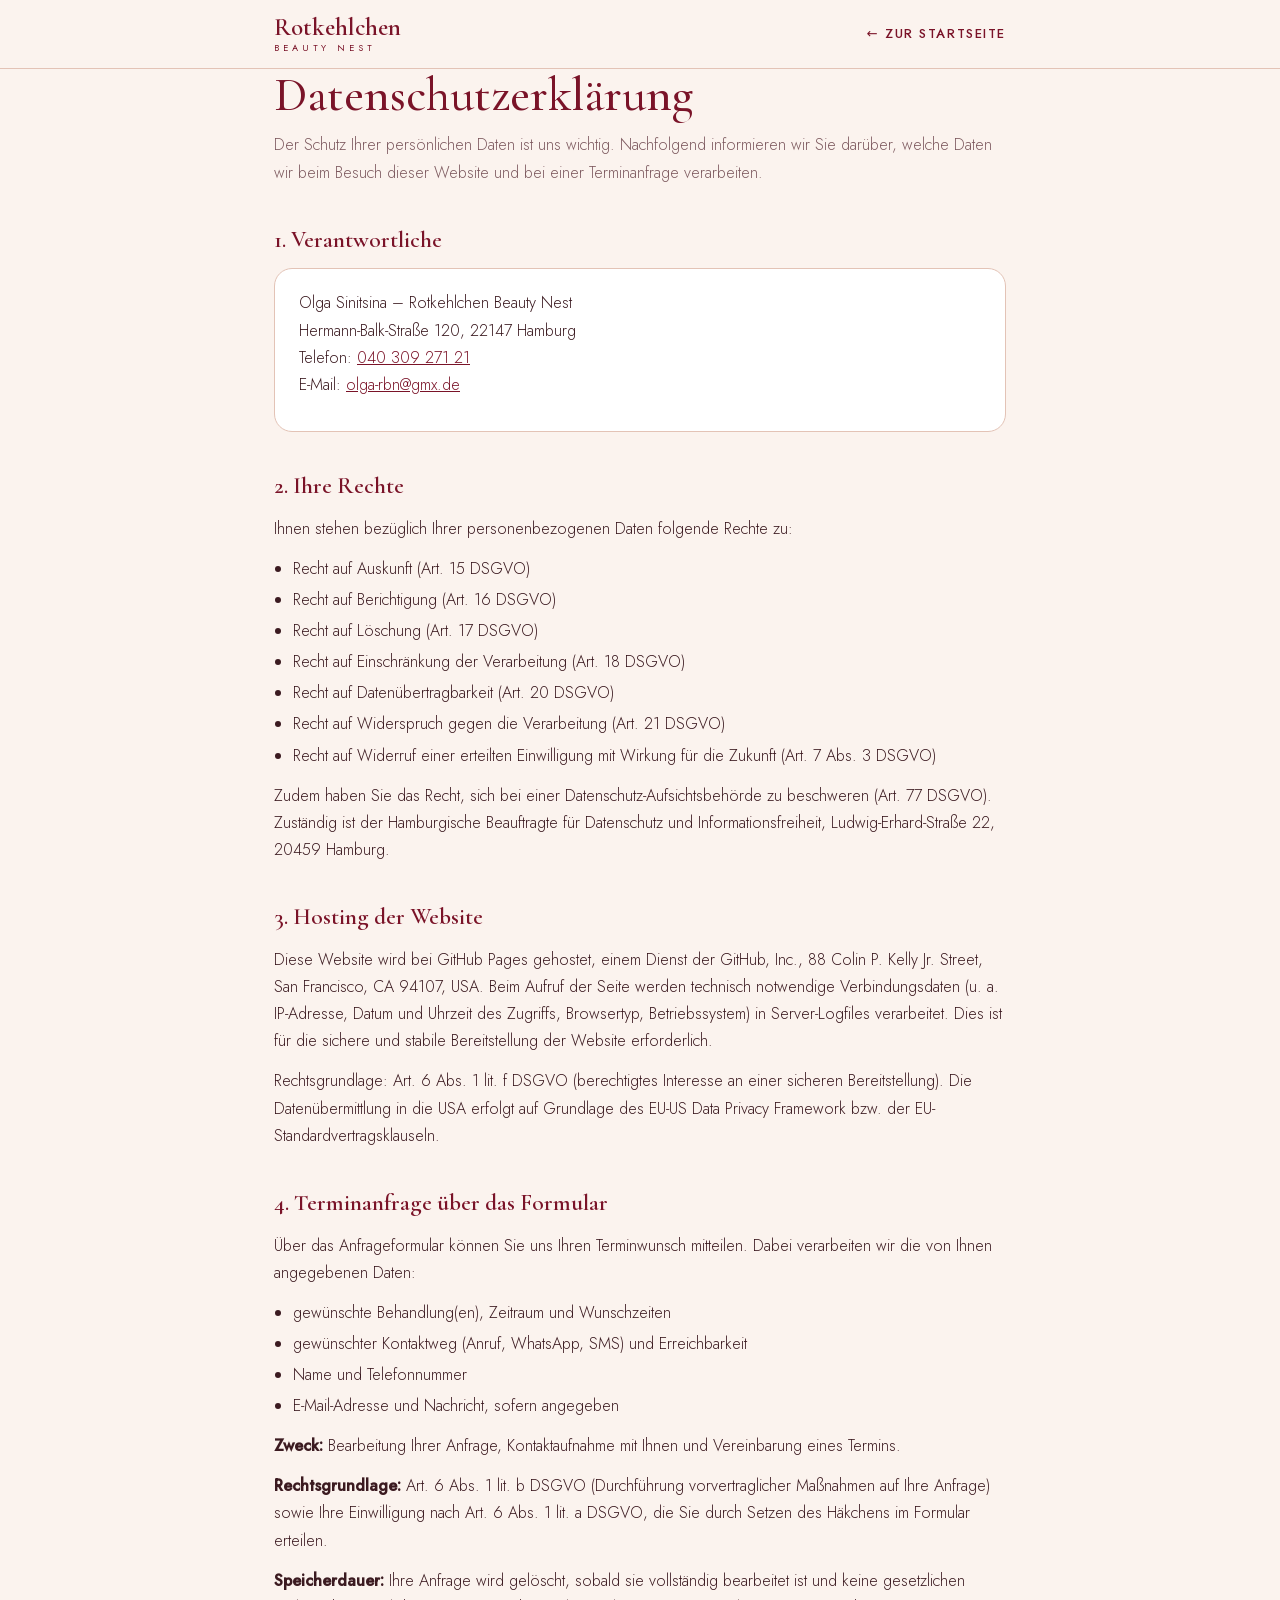
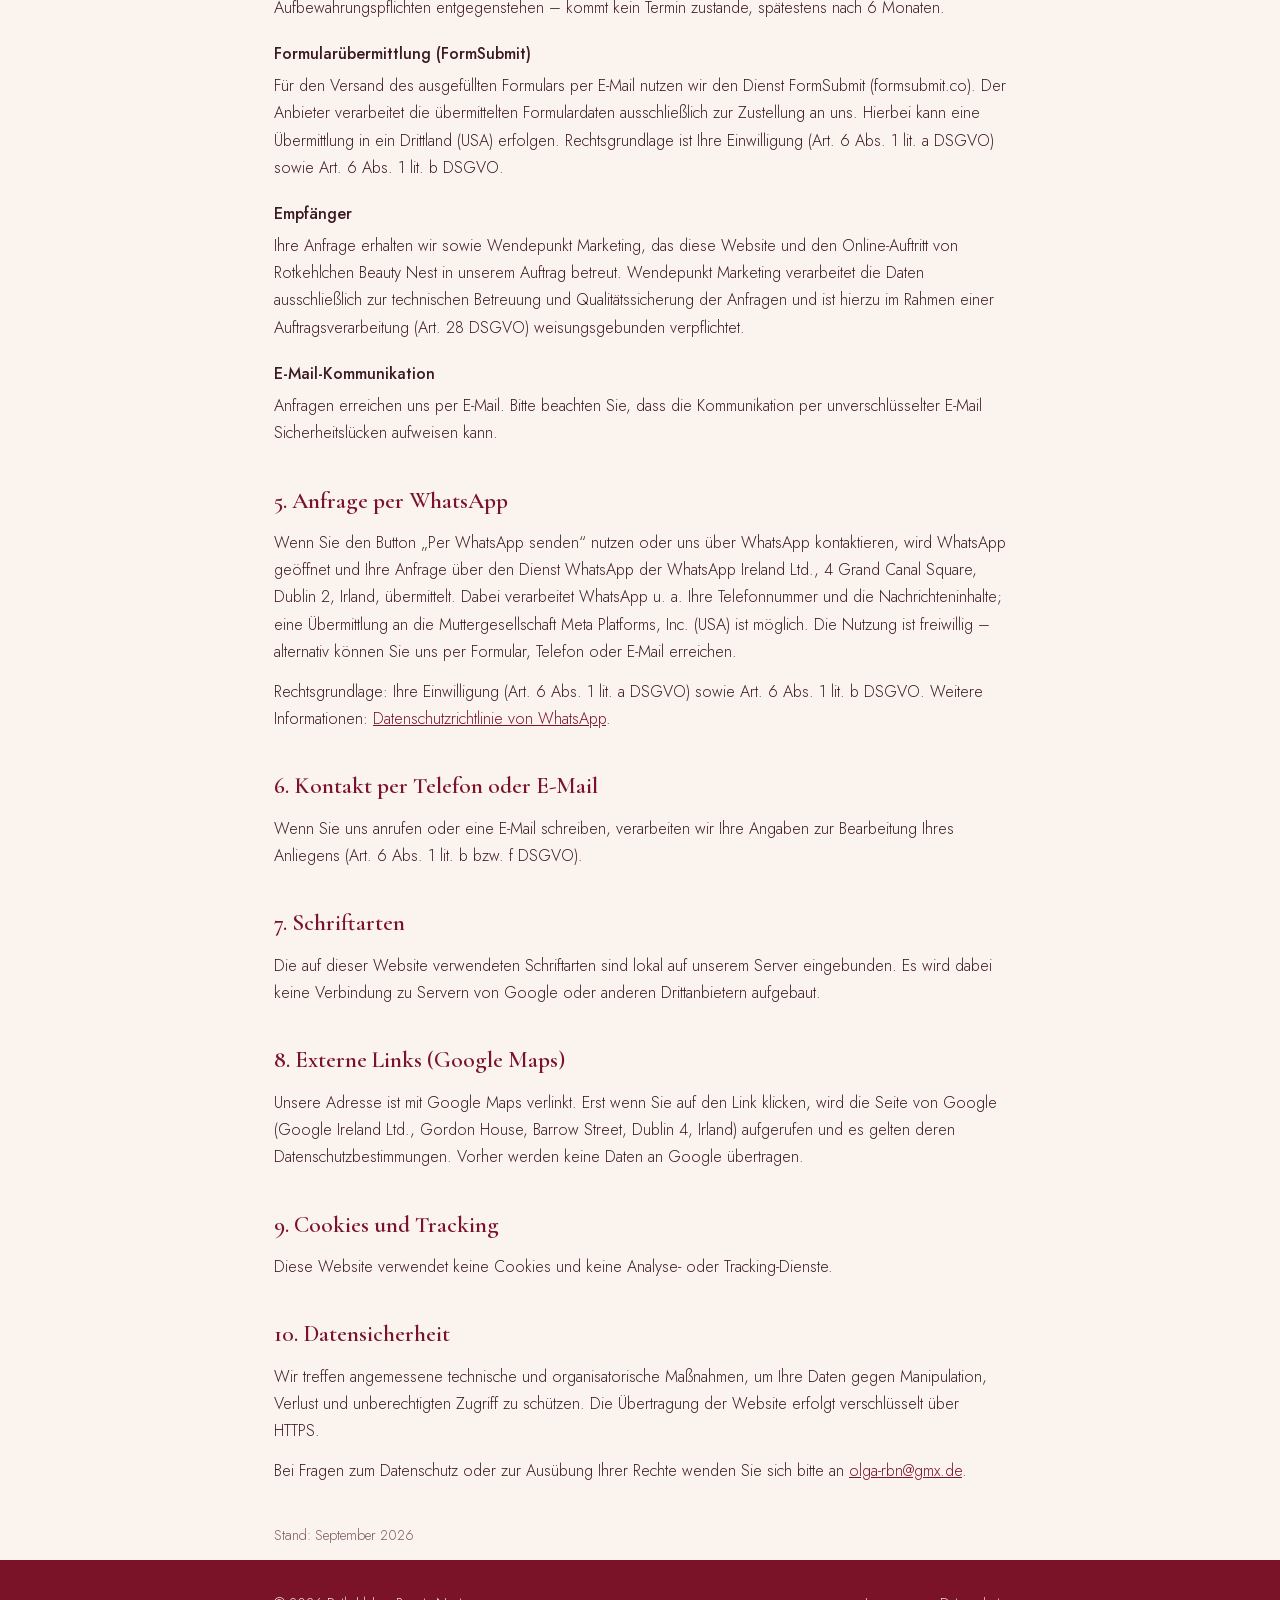
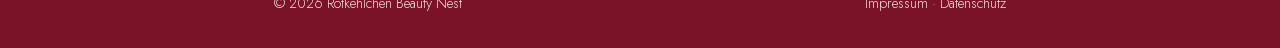
==== datenschutz.html @ 15c8c8d9 "Add files via upload" ====
<!DOCTYPE html>
<html lang="de">
<head>
<meta charset="UTF-8">
<meta name="viewport" content="width=device-width, initial-scale=1">
<title>Datenschutz – Rotkehlchen Beauty Nest</title>
<meta name="robots" content="noindex">
<link rel="stylesheet" href="assets/fonts/fonts.css">
<link rel="stylesheet" href="assets/legal.css">
<link rel="icon" type="image/png" sizes="32x32" href="assets/favicon-32.png">
<link rel="apple-touch-icon" href="assets/apple-touch-icon.png">
</head>
<body>
<header>
  <div class="wrap">
    <a href="index.html" class="brand">Rotkehlchen<small>BEAUTY NEST</small></a>
    <a href="index.html" class="back">← Zur Startseite</a>
  </div>
</header>

<main class="wrap">
  <h1>Datenschutzerklärung</h1>
  <p class="lead">Der Schutz Ihrer persönlichen Daten ist uns wichtig. Nachfolgend informieren wir Sie darüber, welche Daten wir beim Besuch dieser Website und bei einer Terminanfrage verarbeiten.</p>

  <h2>1. Verantwortliche</h2>
  <div class="card">
    <p>Olga Sinitsina – Rotkehlchen Beauty Nest<br>
    Hermann-Balk-Straße 120, 22147 Hamburg<br>
    Telefon: <a href="tel:+494030927121">040 309 271 21</a><br>
    E-Mail: <a href="mailto:olga-rbn@gmx.de">olga-rbn@gmx.de</a></p>
  </div>

  <h2>2. Ihre Rechte</h2>
  <p>Ihnen stehen bezüglich Ihrer personenbezogenen Daten folgende Rechte zu:</p>
  <ul>
    <li>Recht auf Auskunft (Art. 15 DSGVO)</li>
    <li>Recht auf Berichtigung (Art. 16 DSGVO)</li>
    <li>Recht auf Löschung (Art. 17 DSGVO)</li>
    <li>Recht auf Einschränkung der Verarbeitung (Art. 18 DSGVO)</li>
    <li>Recht auf Datenübertragbarkeit (Art. 20 DSGVO)</li>
    <li>Recht auf Widerspruch gegen die Verarbeitung (Art. 21 DSGVO)</li>
    <li>Recht auf Widerruf einer erteilten Einwilligung mit Wirkung für die Zukunft (Art. 7 Abs. 3 DSGVO)</li>
  </ul>
  <p>Zudem haben Sie das Recht, sich bei einer Datenschutz-Aufsichtsbehörde zu beschweren (Art. 77 DSGVO). Zuständig ist der Hamburgische Beauftragte für Datenschutz und Informationsfreiheit, Ludwig-Erhard-Straße 22, 20459 Hamburg.</p>

  <h2>3. Hosting der Website</h2>
  <p>Diese Website wird bei GitHub Pages gehostet, einem Dienst der GitHub, Inc., 88 Colin P. Kelly Jr. Street, San Francisco, CA 94107, USA. Beim Aufruf der Seite werden technisch notwendige Verbindungsdaten (u. a. IP-Adresse, Datum und Uhrzeit des Zugriffs, Browsertyp, Betriebssystem) in Server-Logfiles verarbeitet. Dies ist für die sichere und stabile Bereitstellung der Website erforderlich.</p>
  <p>Rechtsgrundlage: Art. 6 Abs. 1 lit. f DSGVO (berechtigtes Interesse an einer sicheren Bereitstellung). Die Datenübermittlung in die USA erfolgt auf Grundlage des EU-US Data Privacy Framework bzw. der EU-Standardvertragsklauseln.</p>

  <h2>4. Terminanfrage über das Formular</h2>
  <p>Über das Anfrageformular können Sie uns Ihren Terminwunsch mitteilen. Dabei verarbeiten wir die von Ihnen angegebenen Daten:</p>
  <ul>
    <li>gewünschte Behandlung(en), Zeitraum und Wunschzeiten</li>
    <li>gewünschter Kontaktweg (Anruf, WhatsApp, SMS) und Erreichbarkeit</li>
    <li>Name und Telefonnummer</li>
    <li>E-Mail-Adresse und Nachricht, sofern angegeben</li>
  </ul>
  <p><strong>Zweck:</strong> Bearbeitung Ihrer Anfrage, Kontaktaufnahme mit Ihnen und Vereinbarung eines Termins.</p>
  <p><strong>Rechtsgrundlage:</strong> Art. 6 Abs. 1 lit. b DSGVO (Durchführung vorvertraglicher Maßnahmen auf Ihre Anfrage) sowie Ihre Einwilligung nach Art. 6 Abs. 1 lit. a DSGVO, die Sie durch Setzen des Häkchens im Formular erteilen.</p>
  <p><strong>Speicherdauer:</strong> Ihre Anfrage wird gelöscht, sobald sie vollständig bearbeitet ist und keine gesetzlichen Aufbewahrungspflichten entgegenstehen – kommt kein Termin zustande, spätestens nach 6 Monaten.</p>

  <h3>Formularübermittlung (FormSubmit)</h3>
  <p>Für den Versand des ausgefüllten Formulars per E-Mail nutzen wir den Dienst FormSubmit (formsubmit.co). Der Anbieter verarbeitet die übermittelten Formulardaten ausschließlich zur Zustellung an uns. Hierbei kann eine Übermittlung in ein Drittland (USA) erfolgen. Rechtsgrundlage ist Ihre Einwilligung (Art. 6 Abs. 1 lit. a DSGVO) sowie Art. 6 Abs. 1 lit. b DSGVO.</p>

  <h3>Empfänger</h3>
  <p>Ihre Anfrage erhalten wir sowie Wendepunkt Marketing, das diese Website und den Online-Auftritt von Rotkehlchen Beauty Nest in unserem Auftrag betreut. Wendepunkt Marketing verarbeitet die Daten ausschließlich zur technischen Betreuung und Qualitätssicherung der Anfragen und ist hierzu im Rahmen einer Auftragsverarbeitung (Art. 28 DSGVO) weisungsgebunden verpflichtet.</p>

  <h3>E-Mail-Kommunikation</h3>
  <p>Anfragen erreichen uns per E-Mail. Bitte beachten Sie, dass die Kommunikation per unverschlüsselter E-Mail Sicherheitslücken aufweisen kann.</p>

  <h2>5. Anfrage per WhatsApp</h2>
  <p>Wenn Sie den Button „Per WhatsApp senden“ nutzen oder uns über WhatsApp kontaktieren, wird WhatsApp geöffnet und Ihre Anfrage über den Dienst WhatsApp der WhatsApp Ireland Ltd., 4 Grand Canal Square, Dublin 2, Irland, übermittelt. Dabei verarbeitet WhatsApp u. a. Ihre Telefonnummer und die Nachrichteninhalte; eine Übermittlung an die Muttergesellschaft Meta Platforms, Inc. (USA) ist möglich. Die Nutzung ist freiwillig – alternativ können Sie uns per Formular, Telefon oder E-Mail erreichen.</p>
  <p>Rechtsgrundlage: Ihre Einwilligung (Art. 6 Abs. 1 lit. a DSGVO) sowie Art. 6 Abs. 1 lit. b DSGVO. Weitere Informationen: <a href="https://www.whatsapp.com/legal/privacy-policy-eea" target="_blank" rel="noopener">Datenschutzrichtlinie von WhatsApp</a>.</p>

  <h2>6. Kontakt per Telefon oder E-Mail</h2>
  <p>Wenn Sie uns anrufen oder eine E-Mail schreiben, verarbeiten wir Ihre Angaben zur Bearbeitung Ihres Anliegens (Art. 6 Abs. 1 lit. b bzw. f DSGVO).</p>

  <h2>7. Schriftarten</h2>
  <p>Die auf dieser Website verwendeten Schriftarten sind lokal auf unserem Server eingebunden. Es wird dabei keine Verbindung zu Servern von Google oder anderen Drittanbietern aufgebaut.</p>

  <h2>8. Externe Links (Google Maps)</h2>
  <p>Unsere Adresse ist mit Google Maps verlinkt. Erst wenn Sie auf den Link klicken, wird die Seite von Google (Google Ireland Ltd., Gordon House, Barrow Street, Dublin 4, Irland) aufgerufen und es gelten deren Datenschutzbestimmungen. Vorher werden keine Daten an Google übertragen.</p>

  <h2>9. Cookies und Tracking</h2>
  <p>Diese Website verwendet keine Cookies und keine Analyse- oder Tracking-Dienste.</p>

  <h2>10. Datensicherheit</h2>
  <p>Wir treffen angemessene technische und organisatorische Maßnahmen, um Ihre Daten gegen Manipulation, Verlust und unberechtigten Zugriff zu schützen. Die Übertragung der Website erfolgt verschlüsselt über HTTPS.</p>
  <p>Bei Fragen zum Datenschutz oder zur Ausübung Ihrer Rechte wenden Sie sich bitte an <a href="mailto:olga-rbn@gmx.de">olga-rbn@gmx.de</a>.</p>

  <p class="stand">Stand: September 2026</p>
</main>

<footer>
  <div class="wrap">
    <span>© 2026 Rotkehlchen Beauty Nest</span>
    <span><a href="impressum.html">Impressum</a> · <a href="datenschutz.html">Datenschutz</a></span>
  </div>
</footer>
</body>
</html>
---- assets/fonts/fonts.css ----
/* Lokal eingebundene Schriften (keine Verbindung zu Google) */
@font-face{font-family:'Cormorant Garamond';font-style:italic;font-weight:500;font-display:swap;src:url('CormorantGaramond-500i-latin-ext.woff2') format('woff2');unicode-range:U+0100-02BA, U+02BD-02C5, U+02C7-02CC, U+02CE-02D7, U+02DD-02FF, U+0304, U+0308, U+0329, U+1D00-1DBF, U+1E00-1E9F, U+1EF2-1EFF, U+2020, U+20A0-20AB, U+20AD-20C0, U+2113, U+2C60-2C7F, U+A720-A7FF}
@font-face{font-family:'Cormorant Garamond';font-style:italic;font-weight:500;font-display:swap;src:url('CormorantGaramond-500i-latin.woff2') format('woff2');unicode-range:U+0000-00FF, U+0131, U+0152-0153, U+02BB-02BC, U+02C6, U+02DA, U+02DC, U+0304, U+0308, U+0329, U+2000-206F, U+20AC, U+2122, U+2191, U+2193, U+2212, U+2215, U+FEFF, U+FFFD}
@font-face{font-family:'Cormorant Garamond';font-style:normal;font-weight:500;font-display:swap;src:url('CormorantGaramond-500-latin-ext.woff2') format('woff2');unicode-range:U+0100-02BA, U+02BD-02C5, U+02C7-02CC, U+02CE-02D7, U+02DD-02FF, U+0304, U+0308, U+0329, U+1D00-1DBF, U+1E00-1E9F, U+1EF2-1EFF, U+2020, U+20A0-20AB, U+20AD-20C0, U+2113, U+2C60-2C7F, U+A720-A7FF}
@font-face{font-family:'Cormorant Garamond';font-style:normal;font-weight:500;font-display:swap;src:url('CormorantGaramond-500-latin.woff2') format('woff2');unicode-range:U+0000-00FF, U+0131, U+0152-0153, U+02BB-02BC, U+02C6, U+02DA, U+02DC, U+0304, U+0308, U+0329, U+2000-206F, U+20AC, U+2122, U+2191, U+2193, U+2212, U+2215, U+FEFF, U+FFFD}
@font-face{font-family:'Cormorant Garamond';font-style:normal;font-weight:600;font-display:swap;src:url('CormorantGaramond-600-latin-ext.woff2') format('woff2');unicode-range:U+0100-02BA, U+02BD-02C5, U+02C7-02CC, U+02CE-02D7, U+02DD-02FF, U+0304, U+0308, U+0329, U+1D00-1DBF, U+1E00-1E9F, U+1EF2-1EFF, U+2020, U+20A0-20AB, U+20AD-20C0, U+2113, U+2C60-2C7F, U+A720-A7FF}
@font-face{font-family:'Cormorant Garamond';font-style:normal;font-weight:600;font-display:swap;src:url('CormorantGaramond-600-latin.woff2') format('woff2');unicode-range:U+0000-00FF, U+0131, U+0152-0153, U+02BB-02BC, U+02C6, U+02DA, U+02DC, U+0304, U+0308, U+0329, U+2000-206F, U+20AC, U+2122, U+2191, U+2193, U+2212, U+2215, U+FEFF, U+FFFD}
@font-face{font-family:'Jost';font-style:normal;font-weight:300;font-display:swap;src:url('Jost-300-latin-ext.woff2') format('woff2');unicode-range:U+0100-02BA, U+02BD-02C5, U+02C7-02CC, U+02CE-02D7, U+02DD-02FF, U+0304, U+0308, U+0329, U+1D00-1DBF, U+1E00-1E9F, U+1EF2-1EFF, U+2020, U+20A0-20AB, U+20AD-20C0, U+2113, U+2C60-2C7F, U+A720-A7FF}
@font-face{font-family:'Jost';font-style:normal;font-weight:300;font-display:swap;src:url('Jost-300-latin.woff2') format('woff2');unicode-range:U+0000-00FF, U+0131, U+0152-0153, U+02BB-02BC, U+02C6, U+02DA, U+02DC, U+0304, U+0308, U+0329, U+2000-206F, U+20AC, U+2122, U+2191, U+2193, U+2212, U+2215, U+FEFF, U+FFFD}
@font-face{font-family:'Jost';font-style:normal;font-weight:400;font-display:swap;src:url('Jost-400-latin-ext.woff2') format('woff2');unicode-range:U+0100-02BA, U+02BD-02C5, U+02C7-02CC, U+02CE-02D7, U+02DD-02FF, U+0304, U+0308, U+0329, U+1D00-1DBF, U+1E00-1E9F, U+1EF2-1EFF, U+2020, U+20A0-20AB, U+20AD-20C0, U+2113, U+2C60-2C7F, U+A720-A7FF}
@font-face{font-family:'Jost';font-style:normal;font-weight:400;font-display:swap;src:url('Jost-400-latin.woff2') format('woff2');unicode-range:U+0000-00FF, U+0131, U+0152-0153, U+02BB-02BC, U+02C6, U+02DA, U+02DC, U+0304, U+0308, U+0329, U+2000-206F, U+20AC, U+2122, U+2191, U+2193, U+2212, U+2215, U+FEFF, U+FFFD}
@font-face{font-family:'Jost';font-style:normal;font-weight:500;font-display:swap;src:url('Jost-500-latin-ext.woff2') format('woff2');unicode-range:U+0100-02BA, U+02BD-02C5, U+02C7-02CC, U+02CE-02D7, U+02DD-02FF, U+0304, U+0308, U+0329, U+1D00-1DBF, U+1E00-1E9F, U+1EF2-1EFF, U+2020, U+20A0-20AB, U+20AD-20C0, U+2113, U+2C60-2C7F, U+A720-A7FF}
@font-face{font-family:'Jost';font-style:normal;font-weight:500;font-display:swap;src:url('Jost-500-latin.woff2') format('woff2');unicode-range:U+0000-00FF, U+0131, U+0152-0153, U+02BB-02BC, U+02C6, U+02DA, U+02DC, U+0304, U+0308, U+0329, U+2000-206F, U+20AC, U+2122, U+2191, U+2193, U+2212, U+2215, U+FEFF, U+FFFD}
---- assets/legal.css ----
:root{
  --cream:#f6e8de;--cream-2:#fbf3ee;--rose:#d0677a;--wine:#7a1328;--ink:#3b1a20;--muted:#7d5a5f;--line:#e3c3b6;
  --serif:"Cormorant Garamond",Georgia,serif;--sans:"Jost",system-ui,sans-serif;
}
*{box-sizing:border-box;margin:0;padding:0}
body{font-family:var(--sans);font-weight:300;color:var(--ink);background:var(--cream-2);line-height:1.7;-webkit-font-smoothing:antialiased}
a{color:var(--wine)}
header{background:rgba(251,243,238,.92);border-bottom:1px solid var(--line)}
header .wrap{display:flex;align-items:center;justify-content:space-between;height:68px}
.wrap{max-width:780px;margin:0 auto;padding:0 24px}
.brand{font-family:var(--serif);font-size:1.55rem;font-weight:600;color:var(--wine);text-decoration:none;line-height:1}
.brand small{display:block;font-family:var(--sans);font-size:.58rem;letter-spacing:.42em;font-weight:400;margin-top:3px}
.back{font-size:.82rem;letter-spacing:.12em;text-transform:uppercase;text-decoration:none;font-weight:500}
main{padding:64px 0 80px}
h1{font-family:var(--serif);font-weight:500;color:var(--wine);font-size:clamp(2.2rem,5vw,3rem);line-height:1.1;margin-bottom:.6rem}
.lead{color:var(--muted);margin-bottom:2.2rem}
h2{font-family:var(--serif);font-weight:600;color:var(--wine);font-size:1.45rem;margin:2.2rem 0 .5rem}
h3{font-size:1rem;font-weight:500;margin:1.2rem 0 .3rem}
p,ul{margin-bottom:.8rem}
ul{padding-left:1.2rem}
li{margin-bottom:.25rem}
.card{background:#fff;border:1px solid var(--line);border-radius:18px;padding:20px 24px;margin-bottom:.8rem}
.stand{margin-top:2.4rem;font-size:.9rem;color:var(--muted)}
footer{background:var(--wine);color:#f6dcd6;padding:32px 0;font-size:.88rem}
footer .wrap{display:flex;justify-content:space-between;flex-wrap:wrap;gap:1rem}
footer a{color:#f6dcd6;text-decoration:none}
footer a:hover{color:#fff}
@media (max-width:520px){.wrap{padding:0 16px}main{padding:44px 0 60px}.card{padding:16px 18px}}
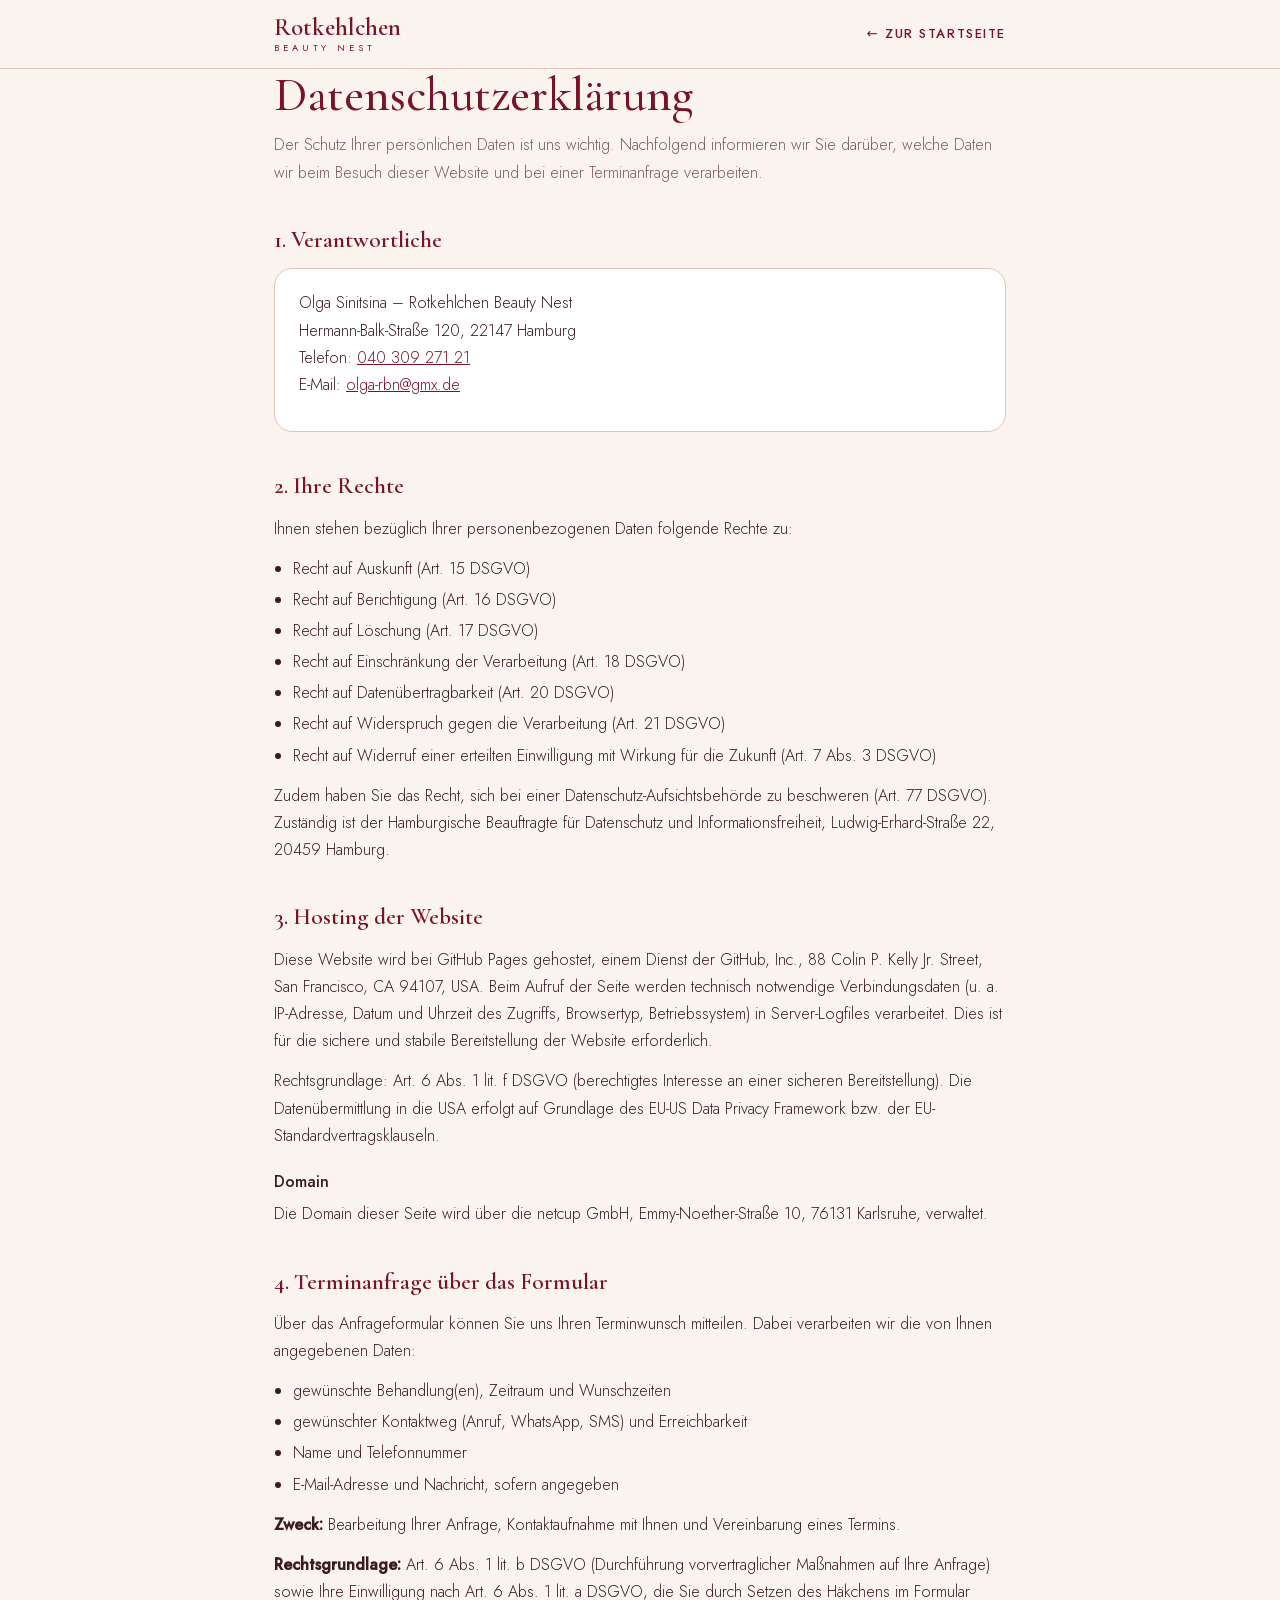
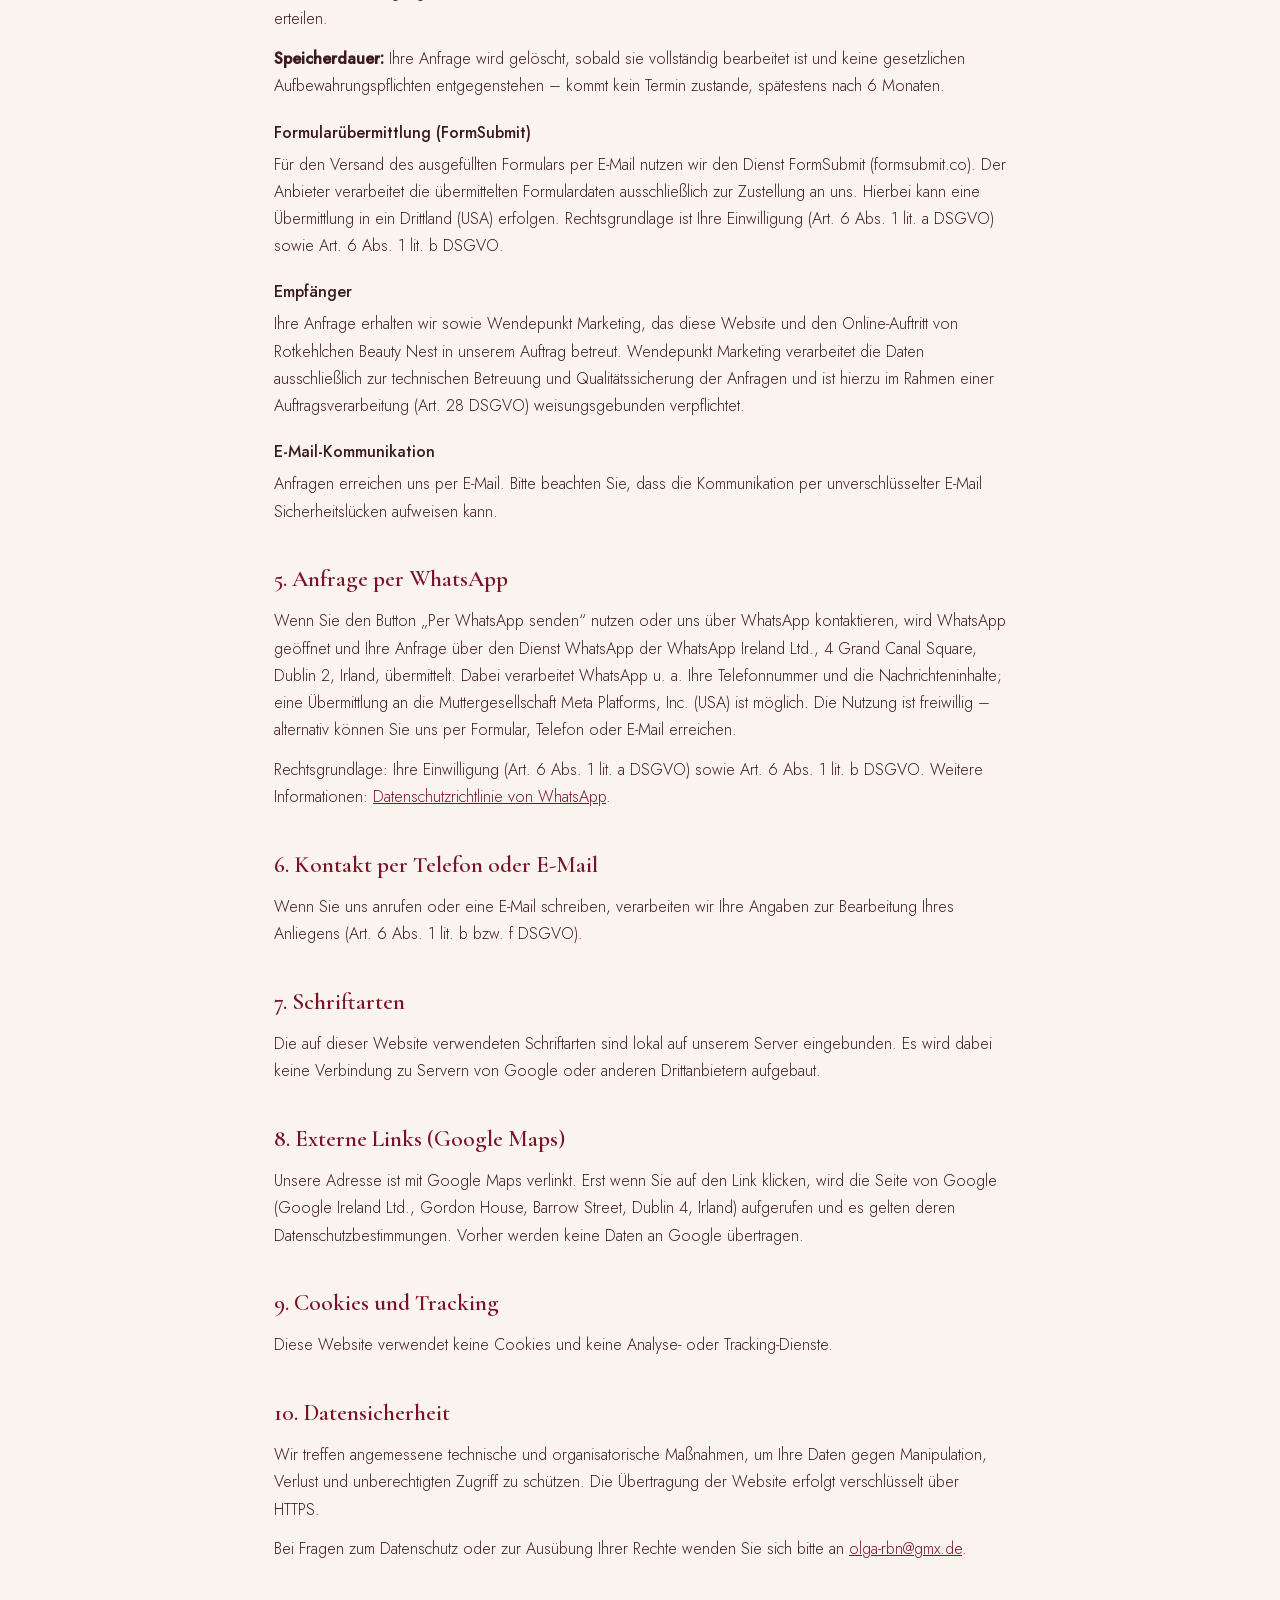
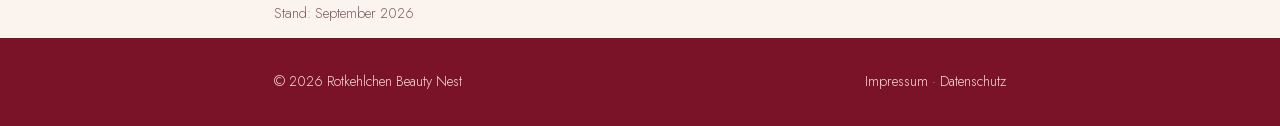
==== commit 67987dca: "Add files via upload" ====
--- a/datenschutz.html
+++ b/datenschutz.html
@@ -46,6 +46,9 @@
   <h2>3. Hosting der Website</h2>
   <p>Diese Website wird bei GitHub Pages gehostet, einem Dienst der GitHub, Inc., 88 Colin P. Kelly Jr. Street, San Francisco, CA 94107, USA. Beim Aufruf der Seite werden technisch notwendige Verbindungsdaten (u. a. IP-Adresse, Datum und Uhrzeit des Zugriffs, Browsertyp, Betriebssystem) in Server-Logfiles verarbeitet. Dies ist für die sichere und stabile Bereitstellung der Website erforderlich.</p>
   <p>Rechtsgrundlage: Art. 6 Abs. 1 lit. f DSGVO (berechtigtes Interesse an einer sicheren Bereitstellung). Die Datenübermittlung in die USA erfolgt auf Grundlage des EU-US Data Privacy Framework bzw. der EU-Standardvertragsklauseln.</p>
+
+  <h3>Domain</h3>
+  <p>Die Domain dieser Seite wird über die netcup GmbH, Emmy-Noether-Straße 10, 76131 Karlsruhe, verwaltet.</p>
 
   <h2>4. Terminanfrage über das Formular</h2>
   <p>Über das Anfrageformular können Sie uns Ihren Terminwunsch mitteilen. Dabei verarbeiten wir die von Ihnen angegebenen Daten:</p>
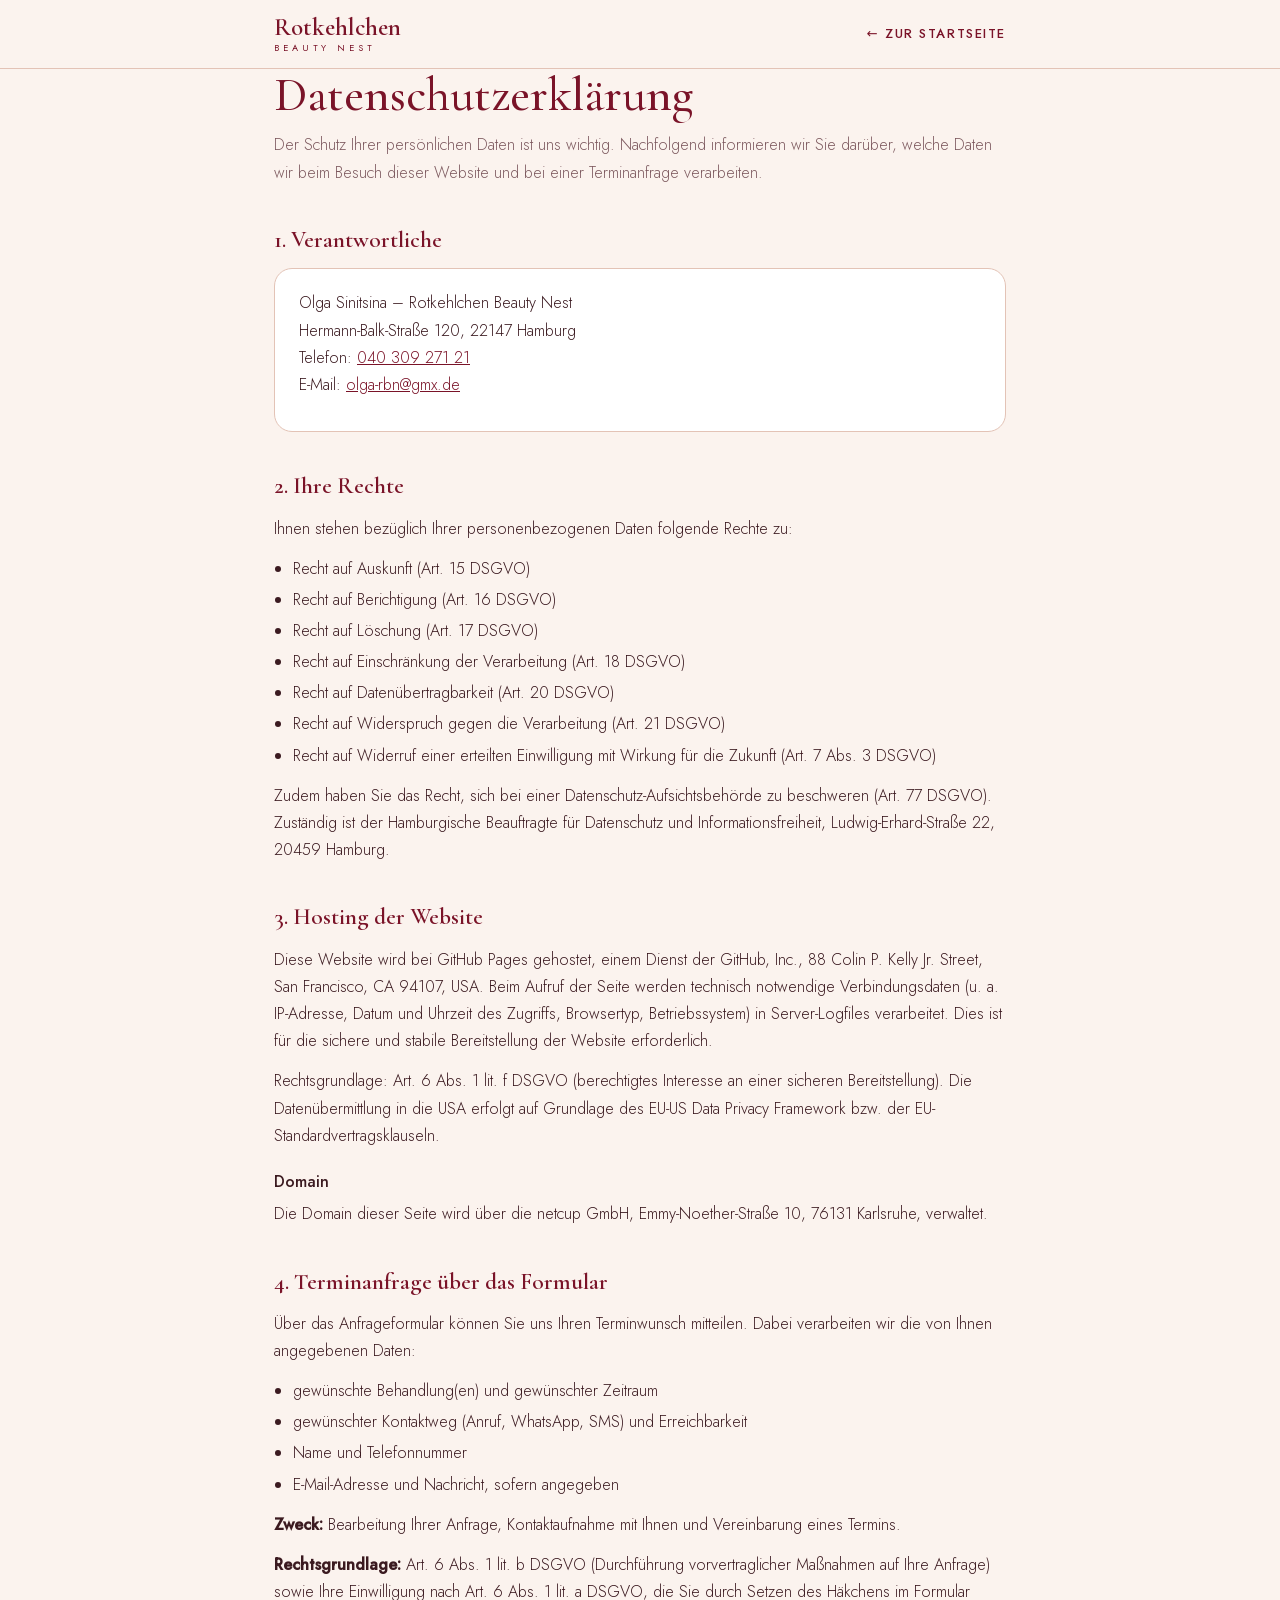
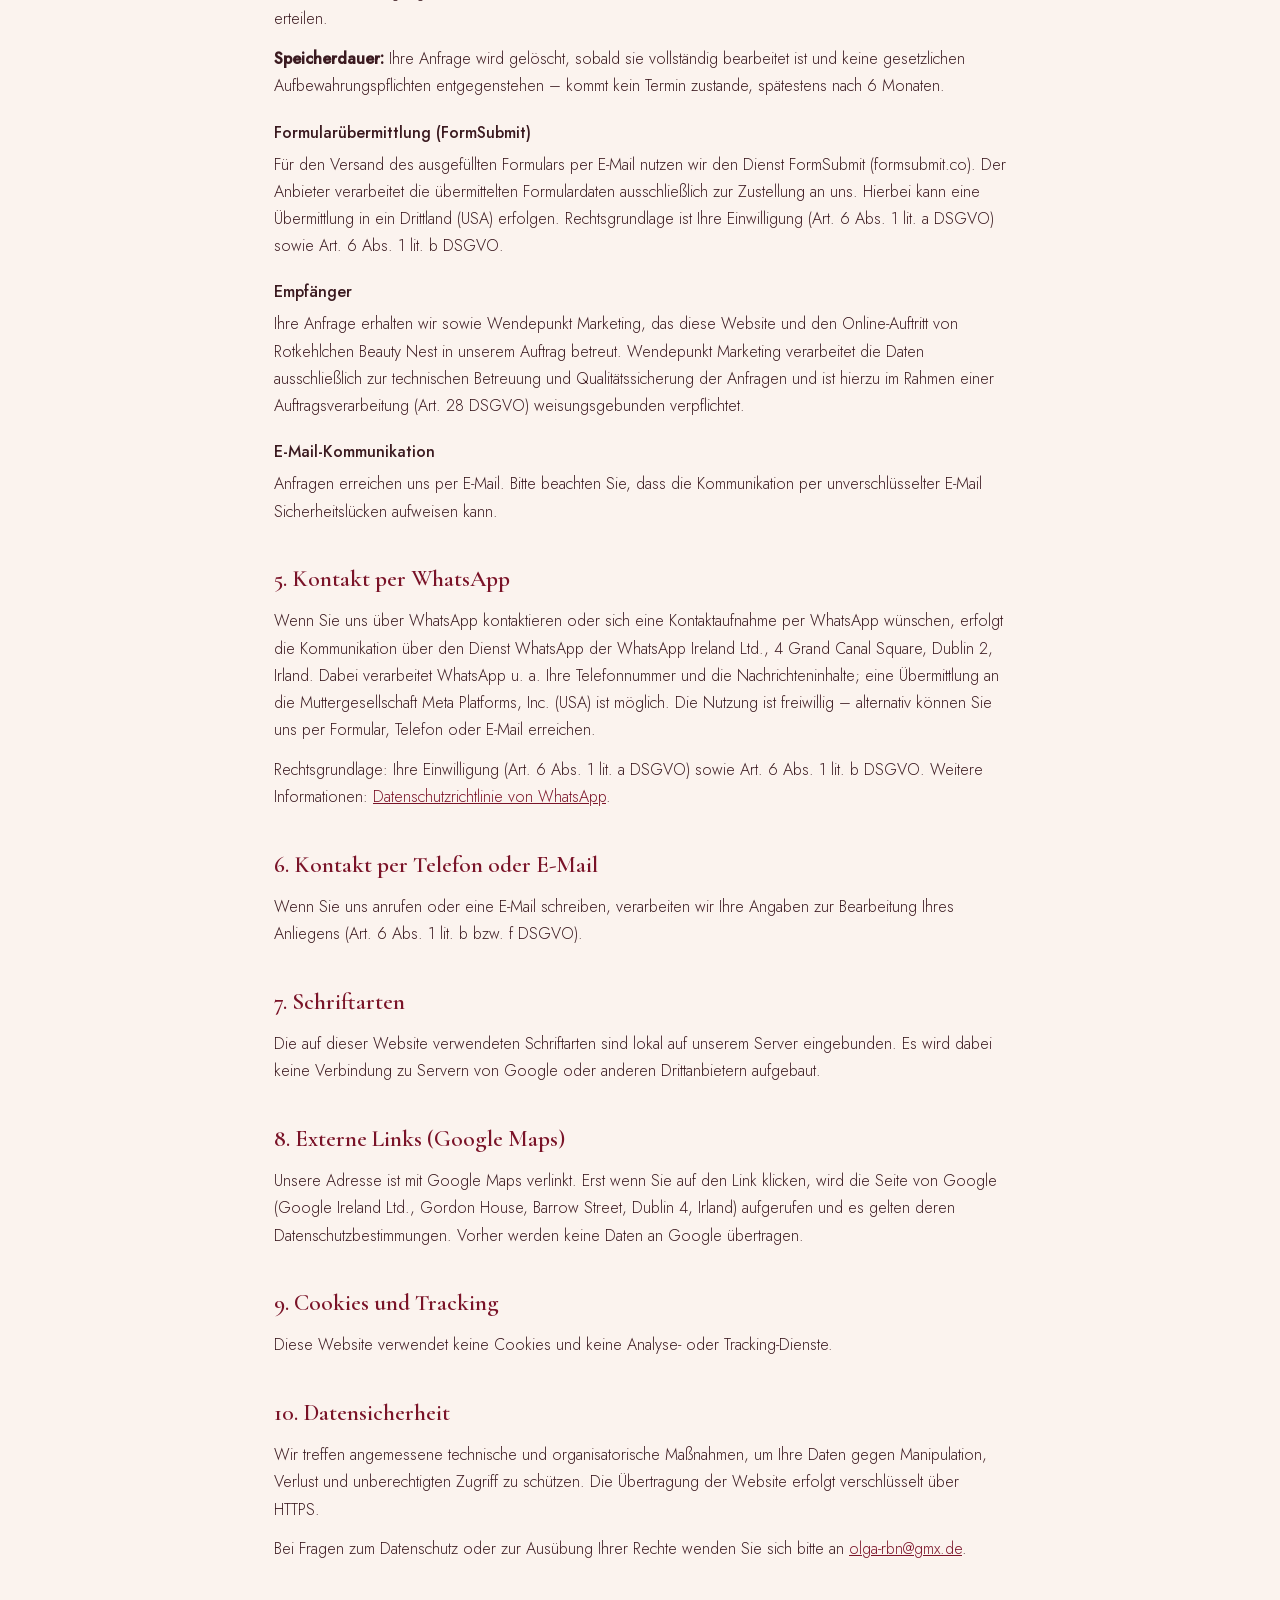
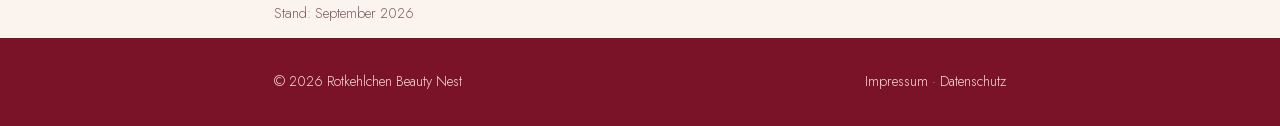
==== commit b525d700: "Add files via upload" ====
--- a/datenschutz.html
+++ b/datenschutz.html
@@ -53,7 +53,7 @@
   <h2>4. Terminanfrage über das Formular</h2>
   <p>Über das Anfrageformular können Sie uns Ihren Terminwunsch mitteilen. Dabei verarbeiten wir die von Ihnen angegebenen Daten:</p>
   <ul>
-    <li>gewünschte Behandlung(en), Zeitraum und Wunschzeiten</li>
+    <li>gewünschte Behandlung(en) und gewünschter Zeitraum</li>
     <li>gewünschter Kontaktweg (Anruf, WhatsApp, SMS) und Erreichbarkeit</li>
     <li>Name und Telefonnummer</li>
     <li>E-Mail-Adresse und Nachricht, sofern angegeben</li>
@@ -71,8 +71,8 @@
   <h3>E-Mail-Kommunikation</h3>
   <p>Anfragen erreichen uns per E-Mail. Bitte beachten Sie, dass die Kommunikation per unverschlüsselter E-Mail Sicherheitslücken aufweisen kann.</p>
 
-  <h2>5. Anfrage per WhatsApp</h2>
-  <p>Wenn Sie den Button „Per WhatsApp senden“ nutzen oder uns über WhatsApp kontaktieren, wird WhatsApp geöffnet und Ihre Anfrage über den Dienst WhatsApp der WhatsApp Ireland Ltd., 4 Grand Canal Square, Dublin 2, Irland, übermittelt. Dabei verarbeitet WhatsApp u. a. Ihre Telefonnummer und die Nachrichteninhalte; eine Übermittlung an die Muttergesellschaft Meta Platforms, Inc. (USA) ist möglich. Die Nutzung ist freiwillig – alternativ können Sie uns per Formular, Telefon oder E-Mail erreichen.</p>
+  <h2>5. Kontakt per WhatsApp</h2>
+  <p>Wenn Sie uns über WhatsApp kontaktieren oder sich eine Kontaktaufnahme per WhatsApp wünschen, erfolgt die Kommunikation über den Dienst WhatsApp der WhatsApp Ireland Ltd., 4 Grand Canal Square, Dublin 2, Irland. Dabei verarbeitet WhatsApp u. a. Ihre Telefonnummer und die Nachrichteninhalte; eine Übermittlung an die Muttergesellschaft Meta Platforms, Inc. (USA) ist möglich. Die Nutzung ist freiwillig – alternativ können Sie uns per Formular, Telefon oder E-Mail erreichen.</p>
   <p>Rechtsgrundlage: Ihre Einwilligung (Art. 6 Abs. 1 lit. a DSGVO) sowie Art. 6 Abs. 1 lit. b DSGVO. Weitere Informationen: <a href="https://www.whatsapp.com/legal/privacy-policy-eea" target="_blank" rel="noopener">Datenschutzrichtlinie von WhatsApp</a>.</p>
 
   <h2>6. Kontakt per Telefon oder E-Mail</h2>
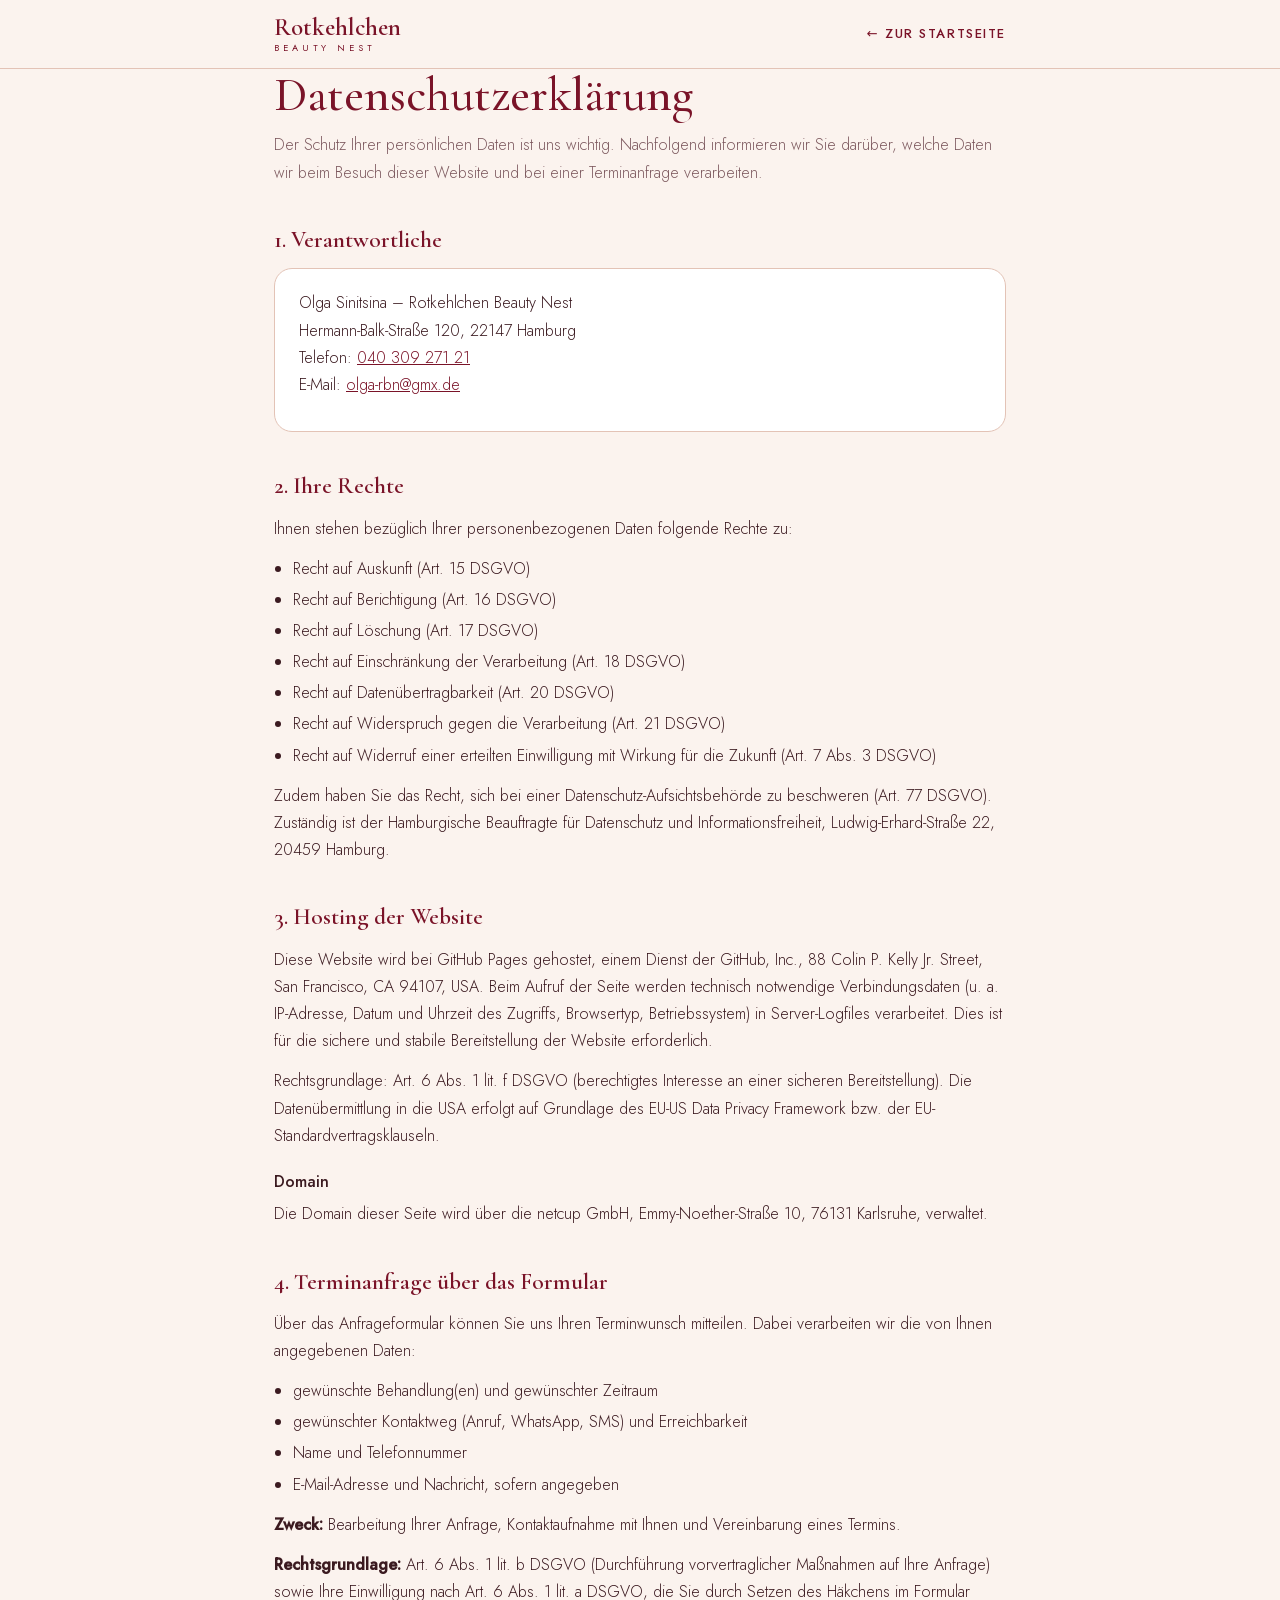
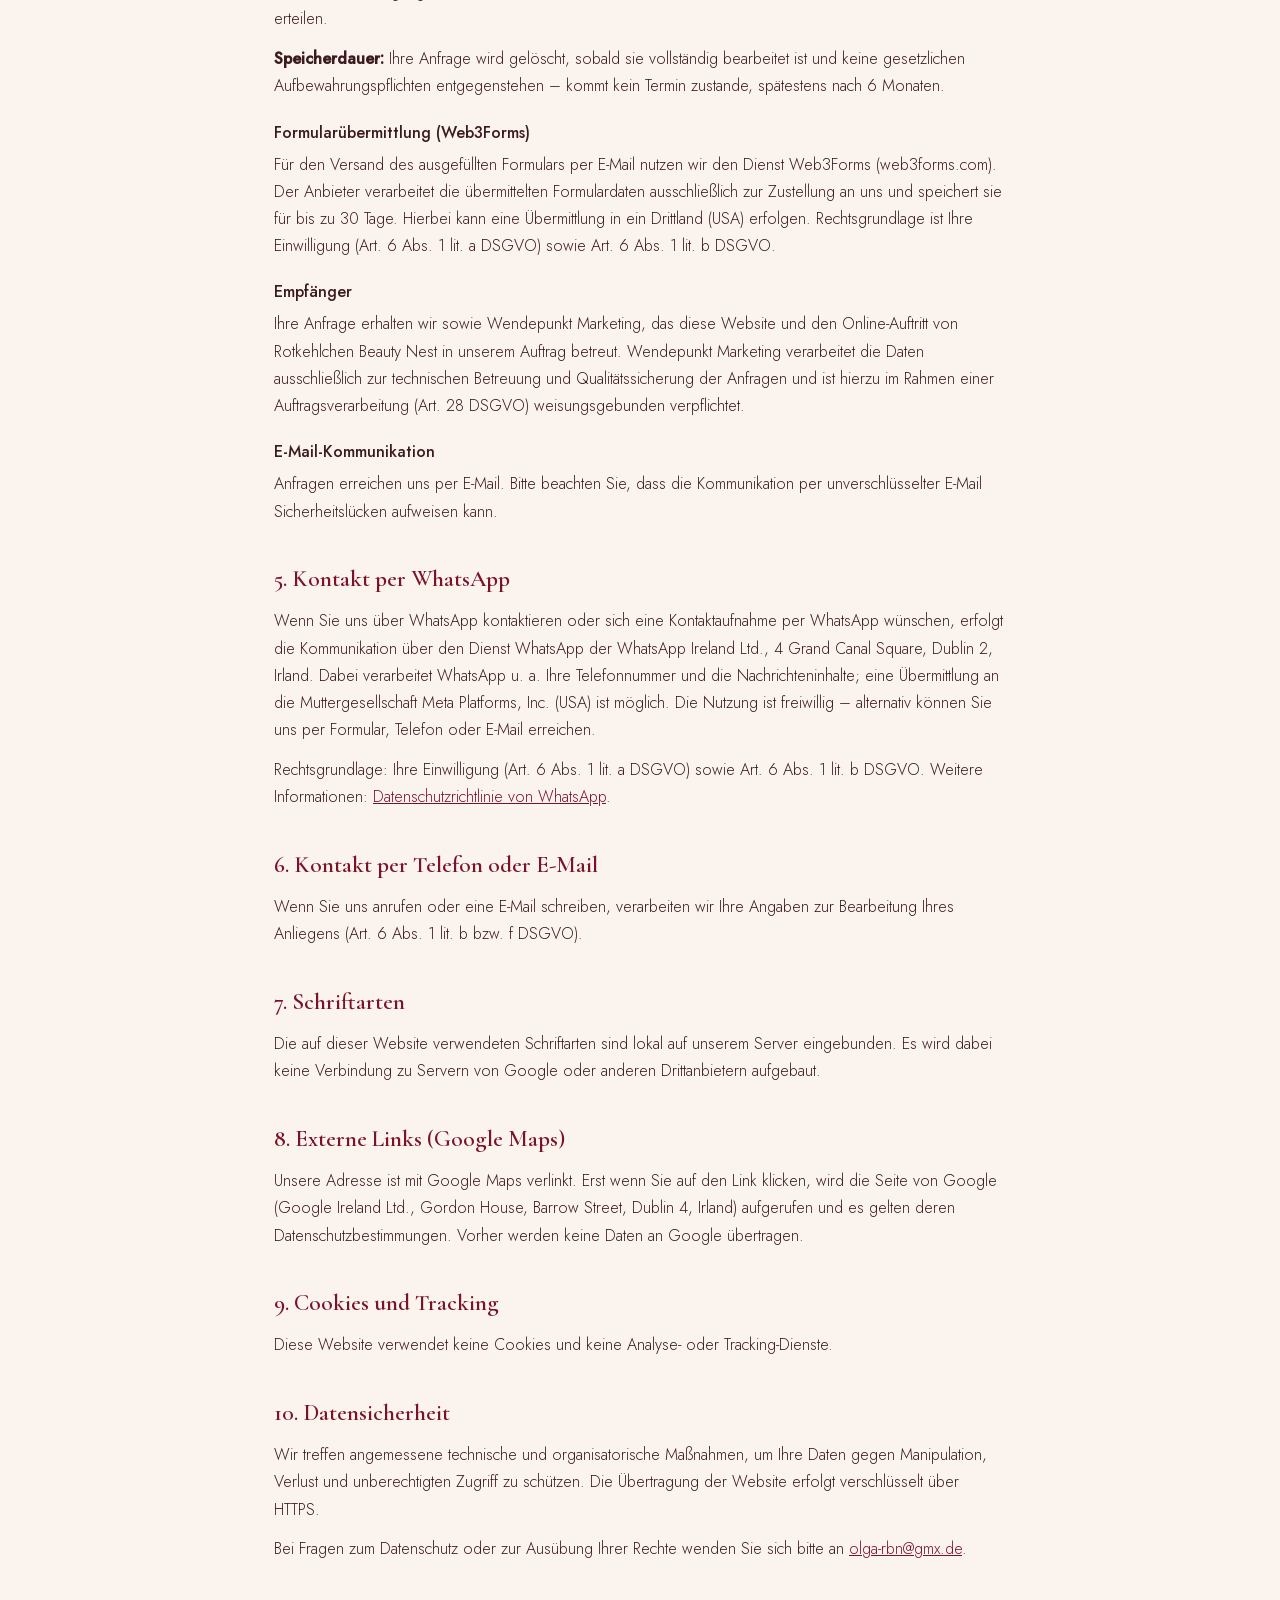
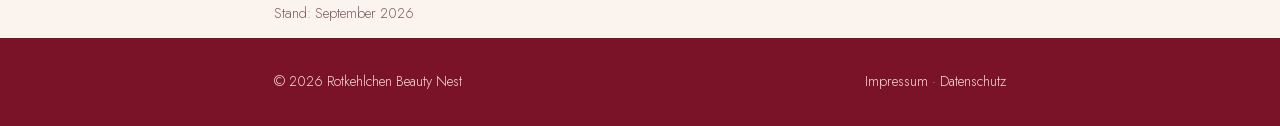
==== commit 6e0d886d: "Add files via upload" ====
--- a/datenschutz.html
+++ b/datenschutz.html
@@ -62,8 +62,8 @@
   <p><strong>Rechtsgrundlage:</strong> Art. 6 Abs. 1 lit. b DSGVO (Durchführung vorvertraglicher Maßnahmen auf Ihre Anfrage) sowie Ihre Einwilligung nach Art. 6 Abs. 1 lit. a DSGVO, die Sie durch Setzen des Häkchens im Formular erteilen.</p>
   <p><strong>Speicherdauer:</strong> Ihre Anfrage wird gelöscht, sobald sie vollständig bearbeitet ist und keine gesetzlichen Aufbewahrungspflichten entgegenstehen – kommt kein Termin zustande, spätestens nach 6 Monaten.</p>
 
-  <h3>Formularübermittlung (FormSubmit)</h3>
-  <p>Für den Versand des ausgefüllten Formulars per E-Mail nutzen wir den Dienst FormSubmit (formsubmit.co). Der Anbieter verarbeitet die übermittelten Formulardaten ausschließlich zur Zustellung an uns. Hierbei kann eine Übermittlung in ein Drittland (USA) erfolgen. Rechtsgrundlage ist Ihre Einwilligung (Art. 6 Abs. 1 lit. a DSGVO) sowie Art. 6 Abs. 1 lit. b DSGVO.</p>
+  <h3>Formularübermittlung (Web3Forms)</h3>
+  <p>Für den Versand des ausgefüllten Formulars per E-Mail nutzen wir den Dienst Web3Forms (web3forms.com). Der Anbieter verarbeitet die übermittelten Formulardaten ausschließlich zur Zustellung an uns und speichert sie für bis zu 30 Tage. Hierbei kann eine Übermittlung in ein Drittland (USA) erfolgen. Rechtsgrundlage ist Ihre Einwilligung (Art. 6 Abs. 1 lit. a DSGVO) sowie Art. 6 Abs. 1 lit. b DSGVO.</p>
 
   <h3>Empfänger</h3>
   <p>Ihre Anfrage erhalten wir sowie Wendepunkt Marketing, das diese Website und den Online-Auftritt von Rotkehlchen Beauty Nest in unserem Auftrag betreut. Wendepunkt Marketing verarbeitet die Daten ausschließlich zur technischen Betreuung und Qualitätssicherung der Anfragen und ist hierzu im Rahmen einer Auftragsverarbeitung (Art. 28 DSGVO) weisungsgebunden verpflichtet.</p>
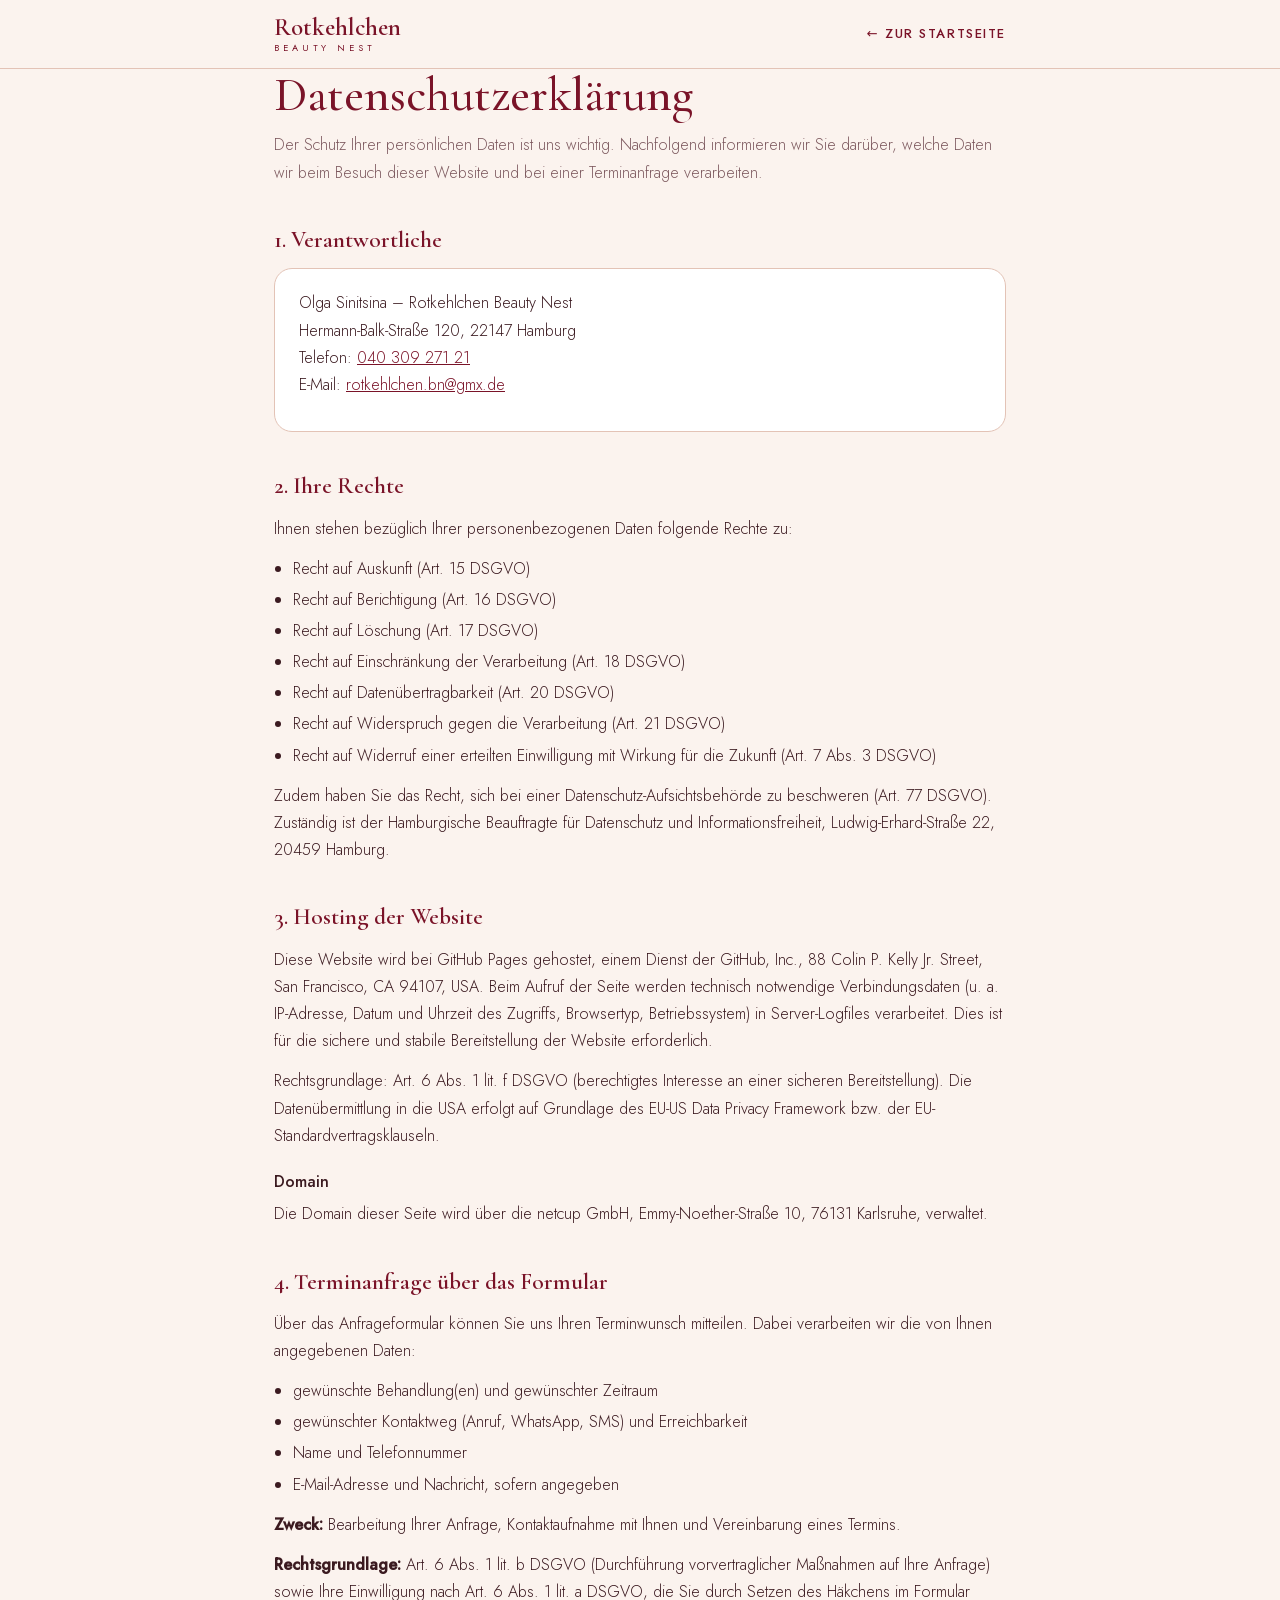
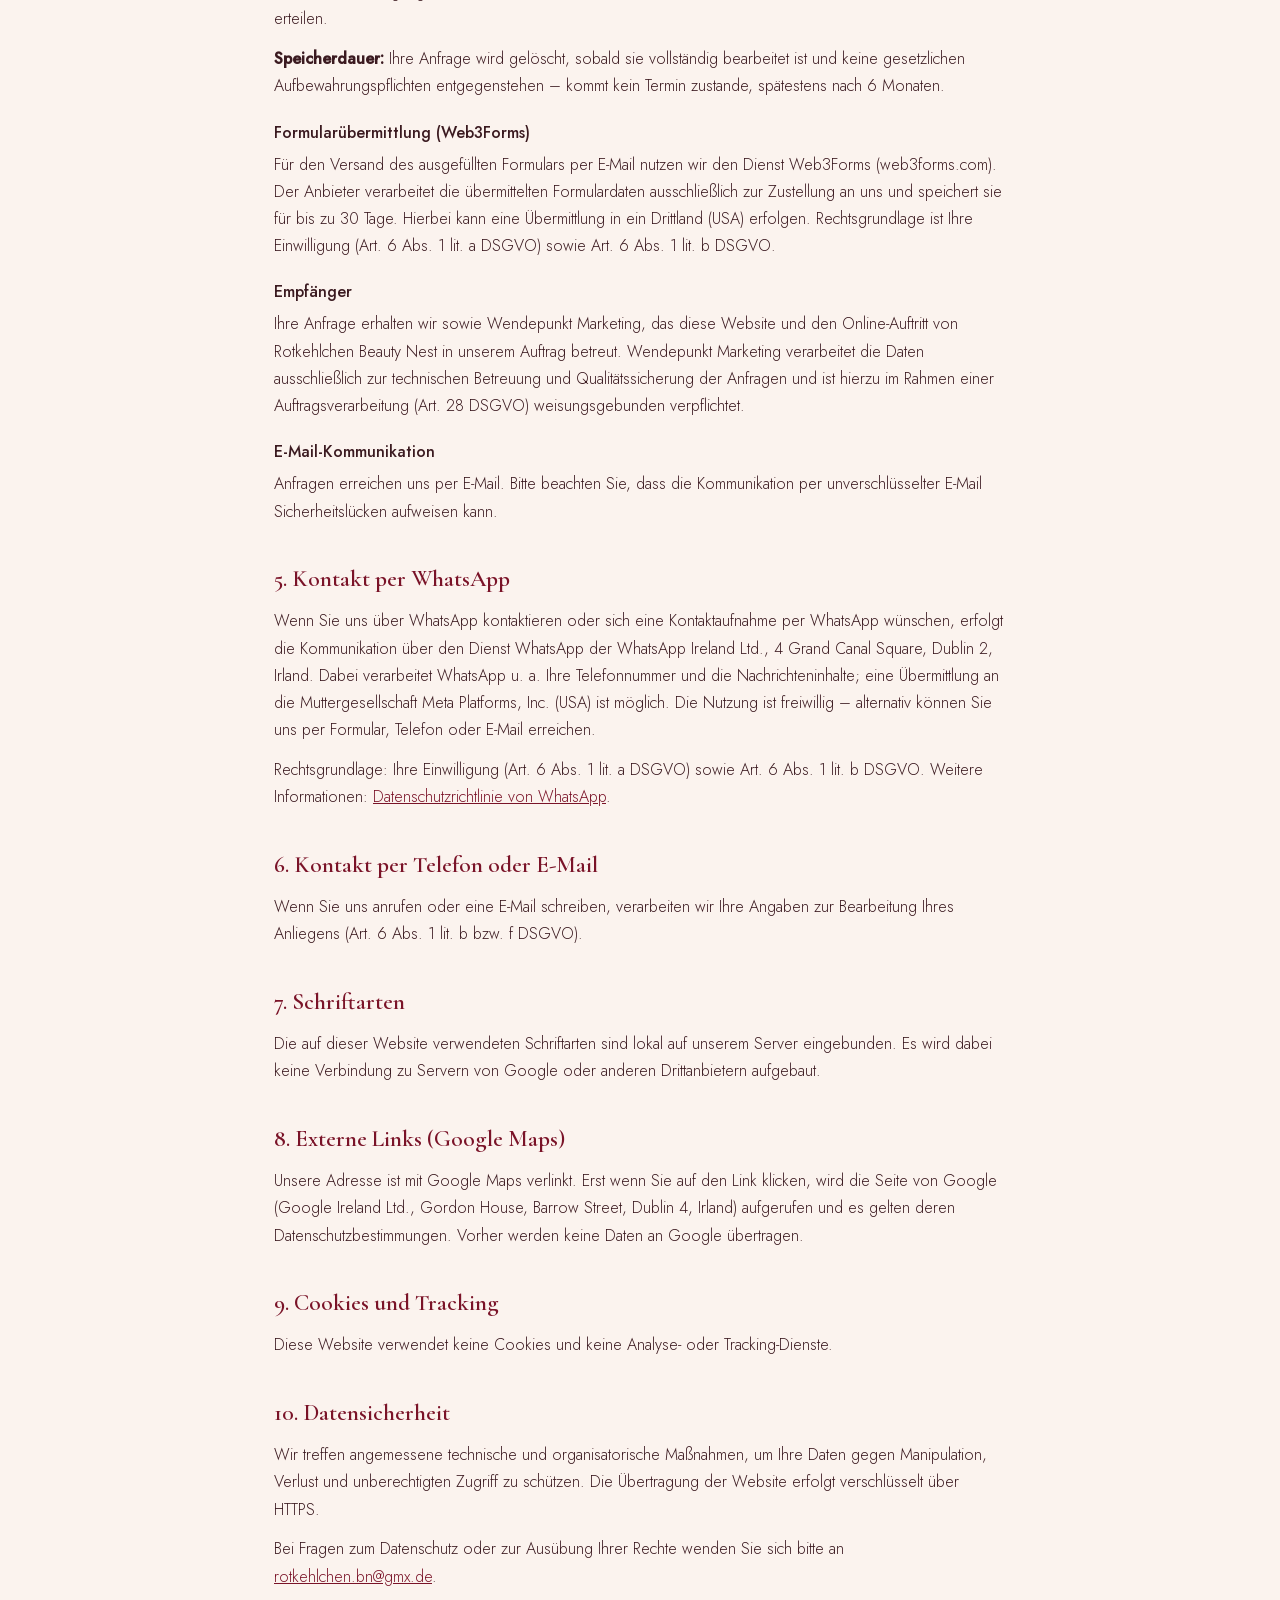
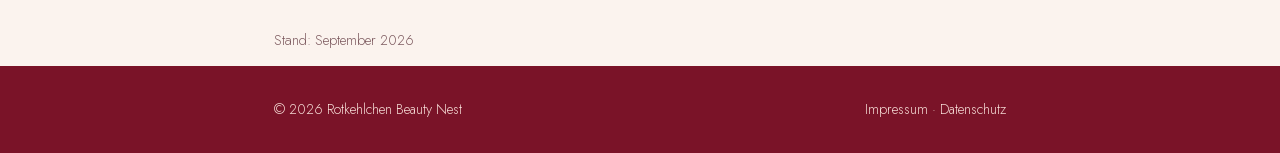
==== commit 6ec7da86: "Add files via upload" ====
--- a/datenschutz.html
+++ b/datenschutz.html
@@ -27,7 +27,7 @@
     <p>Olga Sinitsina – Rotkehlchen Beauty Nest<br>
     Hermann-Balk-Straße 120, 22147 Hamburg<br>
     Telefon: <a href="tel:+494030927121">040 309 271 21</a><br>
-    E-Mail: <a href="mailto:olga-rbn@gmx.de">olga-rbn@gmx.de</a></p>
+    E-Mail: <a href="mailto:rotkehlchen.bn@gmx.de">rotkehlchen.bn@gmx.de</a></p>
   </div>
 
   <h2>2. Ihre Rechte</h2>
@@ -89,7 +89,7 @@
 
   <h2>10. Datensicherheit</h2>
   <p>Wir treffen angemessene technische und organisatorische Maßnahmen, um Ihre Daten gegen Manipulation, Verlust und unberechtigten Zugriff zu schützen. Die Übertragung der Website erfolgt verschlüsselt über HTTPS.</p>
-  <p>Bei Fragen zum Datenschutz oder zur Ausübung Ihrer Rechte wenden Sie sich bitte an <a href="mailto:olga-rbn@gmx.de">olga-rbn@gmx.de</a>.</p>
+  <p>Bei Fragen zum Datenschutz oder zur Ausübung Ihrer Rechte wenden Sie sich bitte an <a href="mailto:rotkehlchen.bn@gmx.de">rotkehlchen.bn@gmx.de</a>.</p>
 
   <p class="stand">Stand: September 2026</p>
 </main>
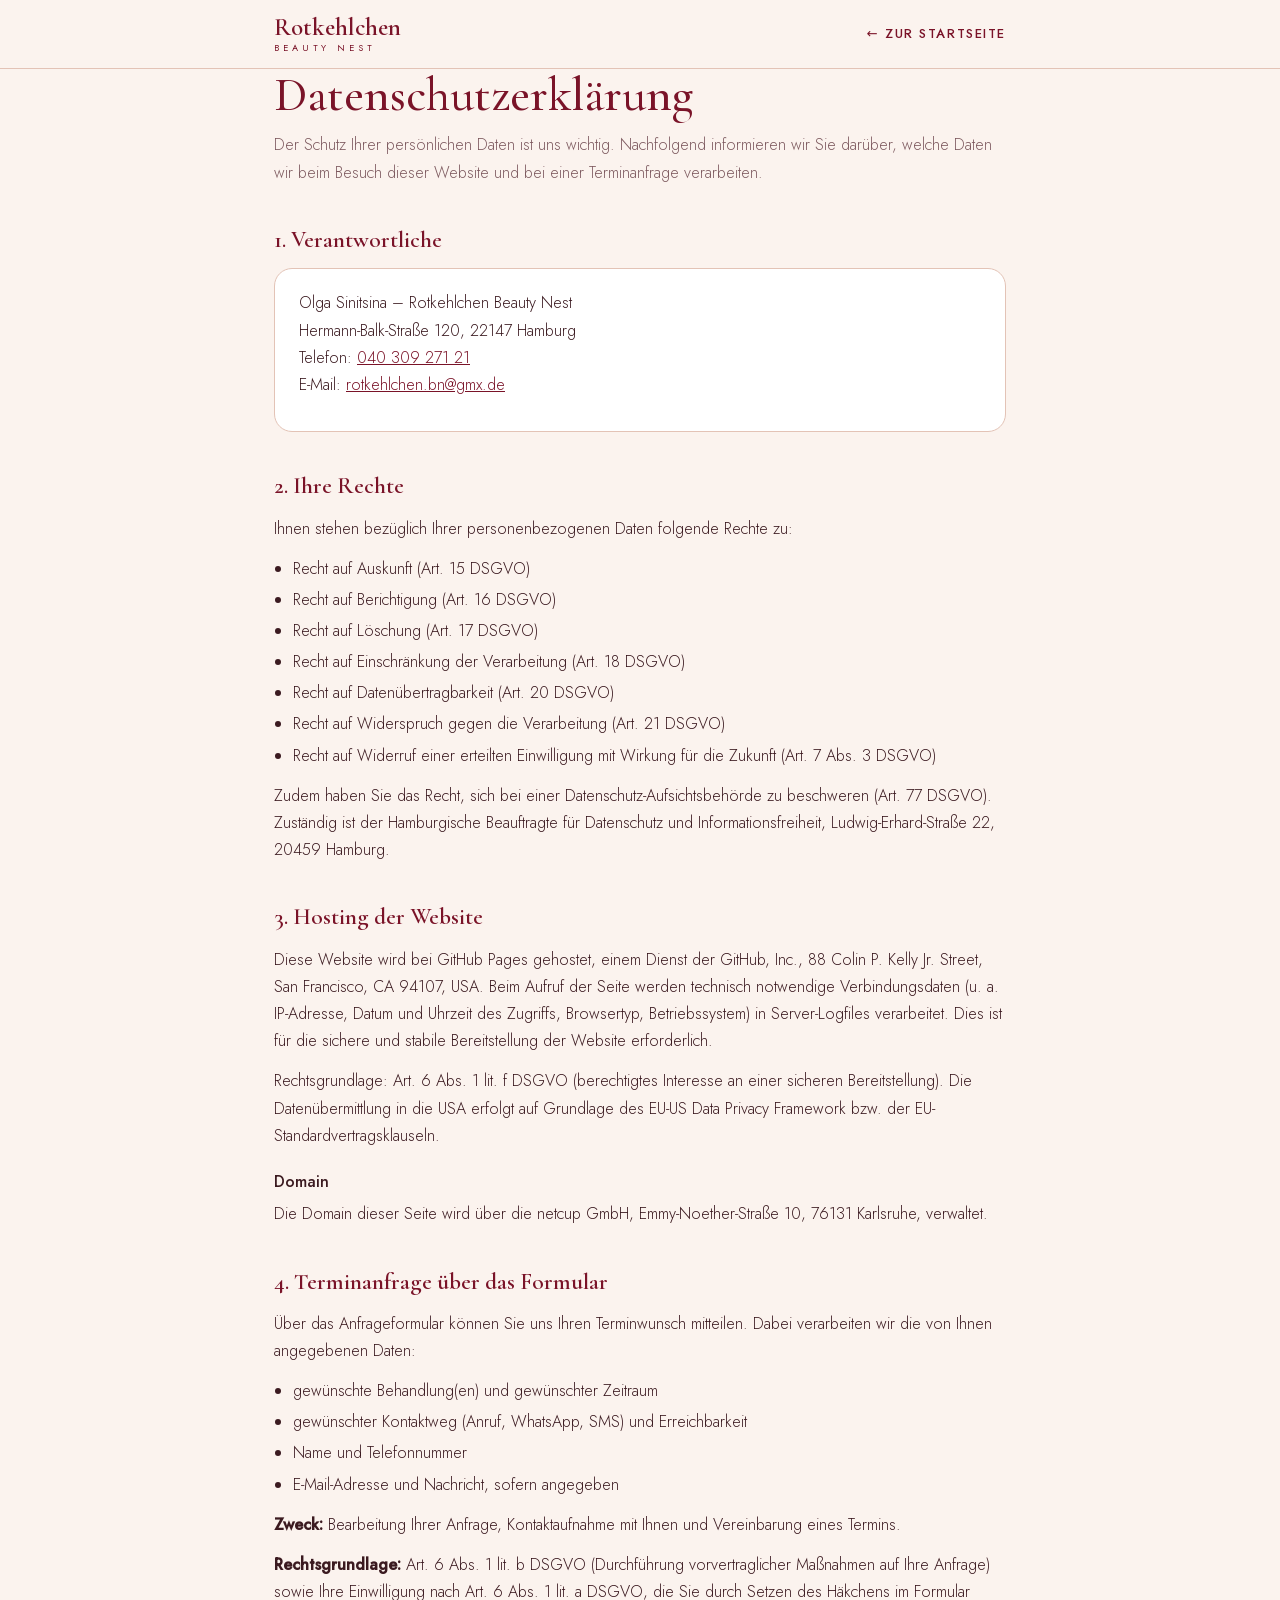
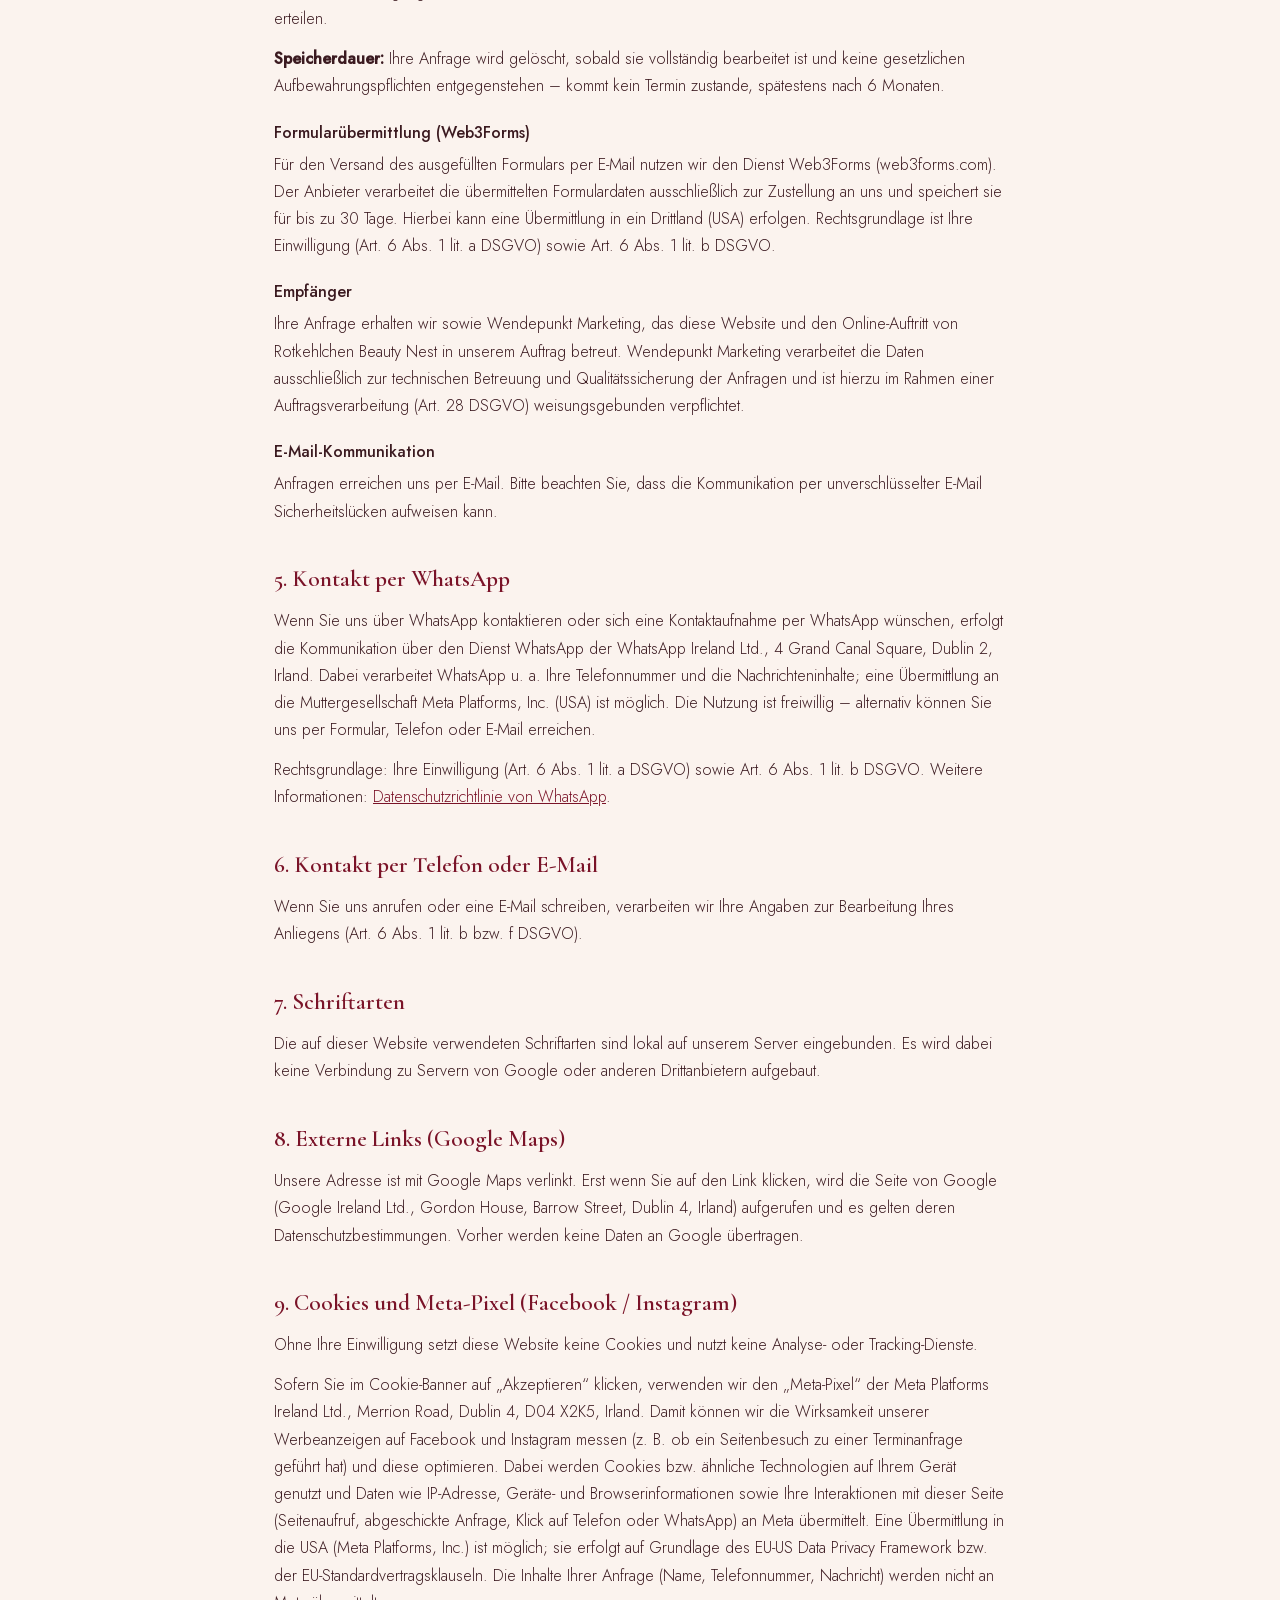
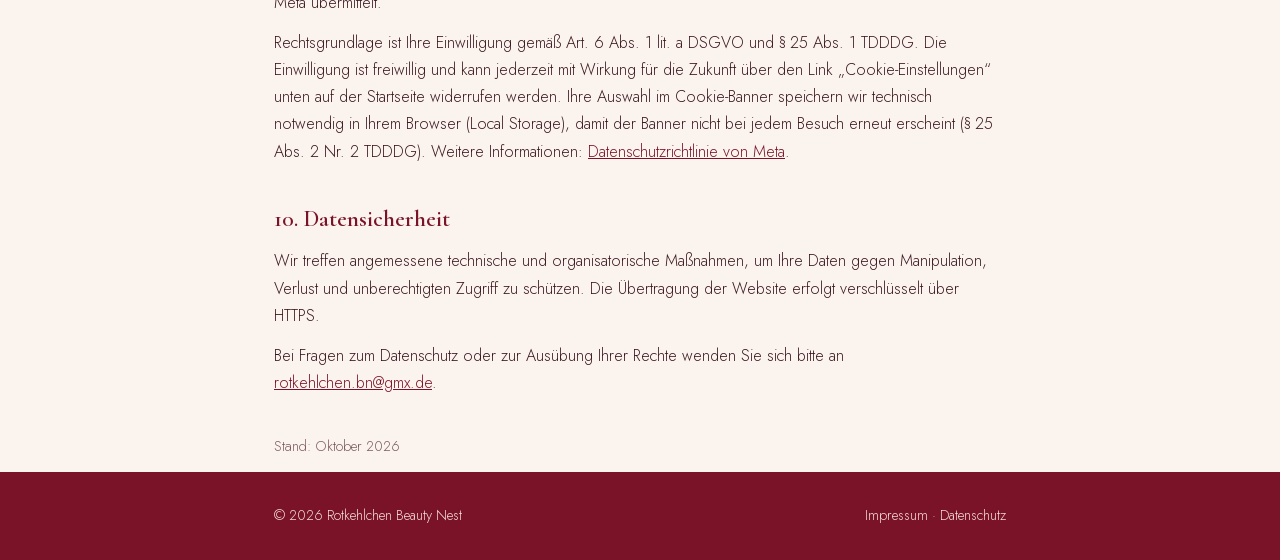
==== commit 7e92c75d: "Add files via upload" ====
--- a/datenschutz.html
+++ b/datenschutz.html
@@ -84,14 +84,16 @@
   <h2>8. Externe Links (Google Maps)</h2>
   <p>Unsere Adresse ist mit Google Maps verlinkt. Erst wenn Sie auf den Link klicken, wird die Seite von Google (Google Ireland Ltd., Gordon House, Barrow Street, Dublin 4, Irland) aufgerufen und es gelten deren Datenschutzbestimmungen. Vorher werden keine Daten an Google übertragen.</p>
 
-  <h2>9. Cookies und Tracking</h2>
-  <p>Diese Website verwendet keine Cookies und keine Analyse- oder Tracking-Dienste.</p>
+  <h2>9. Cookies und Meta-Pixel (Facebook / Instagram)</h2>
+  <p>Ohne Ihre Einwilligung setzt diese Website keine Cookies und nutzt keine Analyse- oder Tracking-Dienste.</p>
+  <p>Sofern Sie im Cookie-Banner auf „Akzeptieren“ klicken, verwenden wir den „Meta-Pixel“ der Meta Platforms Ireland Ltd., Merrion Road, Dublin 4, D04 X2K5, Irland. Damit können wir die Wirksamkeit unserer Werbeanzeigen auf Facebook und Instagram messen (z. B. ob ein Seitenbesuch zu einer Terminanfrage geführt hat) und diese optimieren. Dabei werden Cookies bzw. ähnliche Technologien auf Ihrem Gerät genutzt und Daten wie IP-Adresse, Geräte- und Browserinformationen sowie Ihre Interaktionen mit dieser Seite (Seitenaufruf, abgeschickte Anfrage, Klick auf Telefon oder WhatsApp) an Meta übermittelt. Eine Übermittlung in die USA (Meta Platforms, Inc.) ist möglich; sie erfolgt auf Grundlage des EU-US Data Privacy Framework bzw. der EU-Standardvertragsklauseln. Die Inhalte Ihrer Anfrage (Name, Telefonnummer, Nachricht) werden nicht an Meta übermittelt.</p>
+  <p>Rechtsgrundlage ist Ihre Einwilligung gemäß Art. 6 Abs. 1 lit. a DSGVO und § 25 Abs. 1 TDDDG. Die Einwilligung ist freiwillig und kann jederzeit mit Wirkung für die Zukunft über den Link „Cookie-Einstellungen“ unten auf der Startseite widerrufen werden. Ihre Auswahl im Cookie-Banner speichern wir technisch notwendig in Ihrem Browser (Local Storage), damit der Banner nicht bei jedem Besuch erneut erscheint (§ 25 Abs. 2 Nr. 2 TDDDG). Weitere Informationen: <a href="https://www.facebook.com/privacy/policy/" target="_blank" rel="noopener">Datenschutzrichtlinie von Meta</a>.</p>
 
   <h2>10. Datensicherheit</h2>
   <p>Wir treffen angemessene technische und organisatorische Maßnahmen, um Ihre Daten gegen Manipulation, Verlust und unberechtigten Zugriff zu schützen. Die Übertragung der Website erfolgt verschlüsselt über HTTPS.</p>
   <p>Bei Fragen zum Datenschutz oder zur Ausübung Ihrer Rechte wenden Sie sich bitte an <a href="mailto:rotkehlchen.bn@gmx.de">rotkehlchen.bn@gmx.de</a>.</p>
 
-  <p class="stand">Stand: September 2026</p>
+  <p class="stand">Stand: Oktober 2026</p>
 </main>
 
 <footer>
